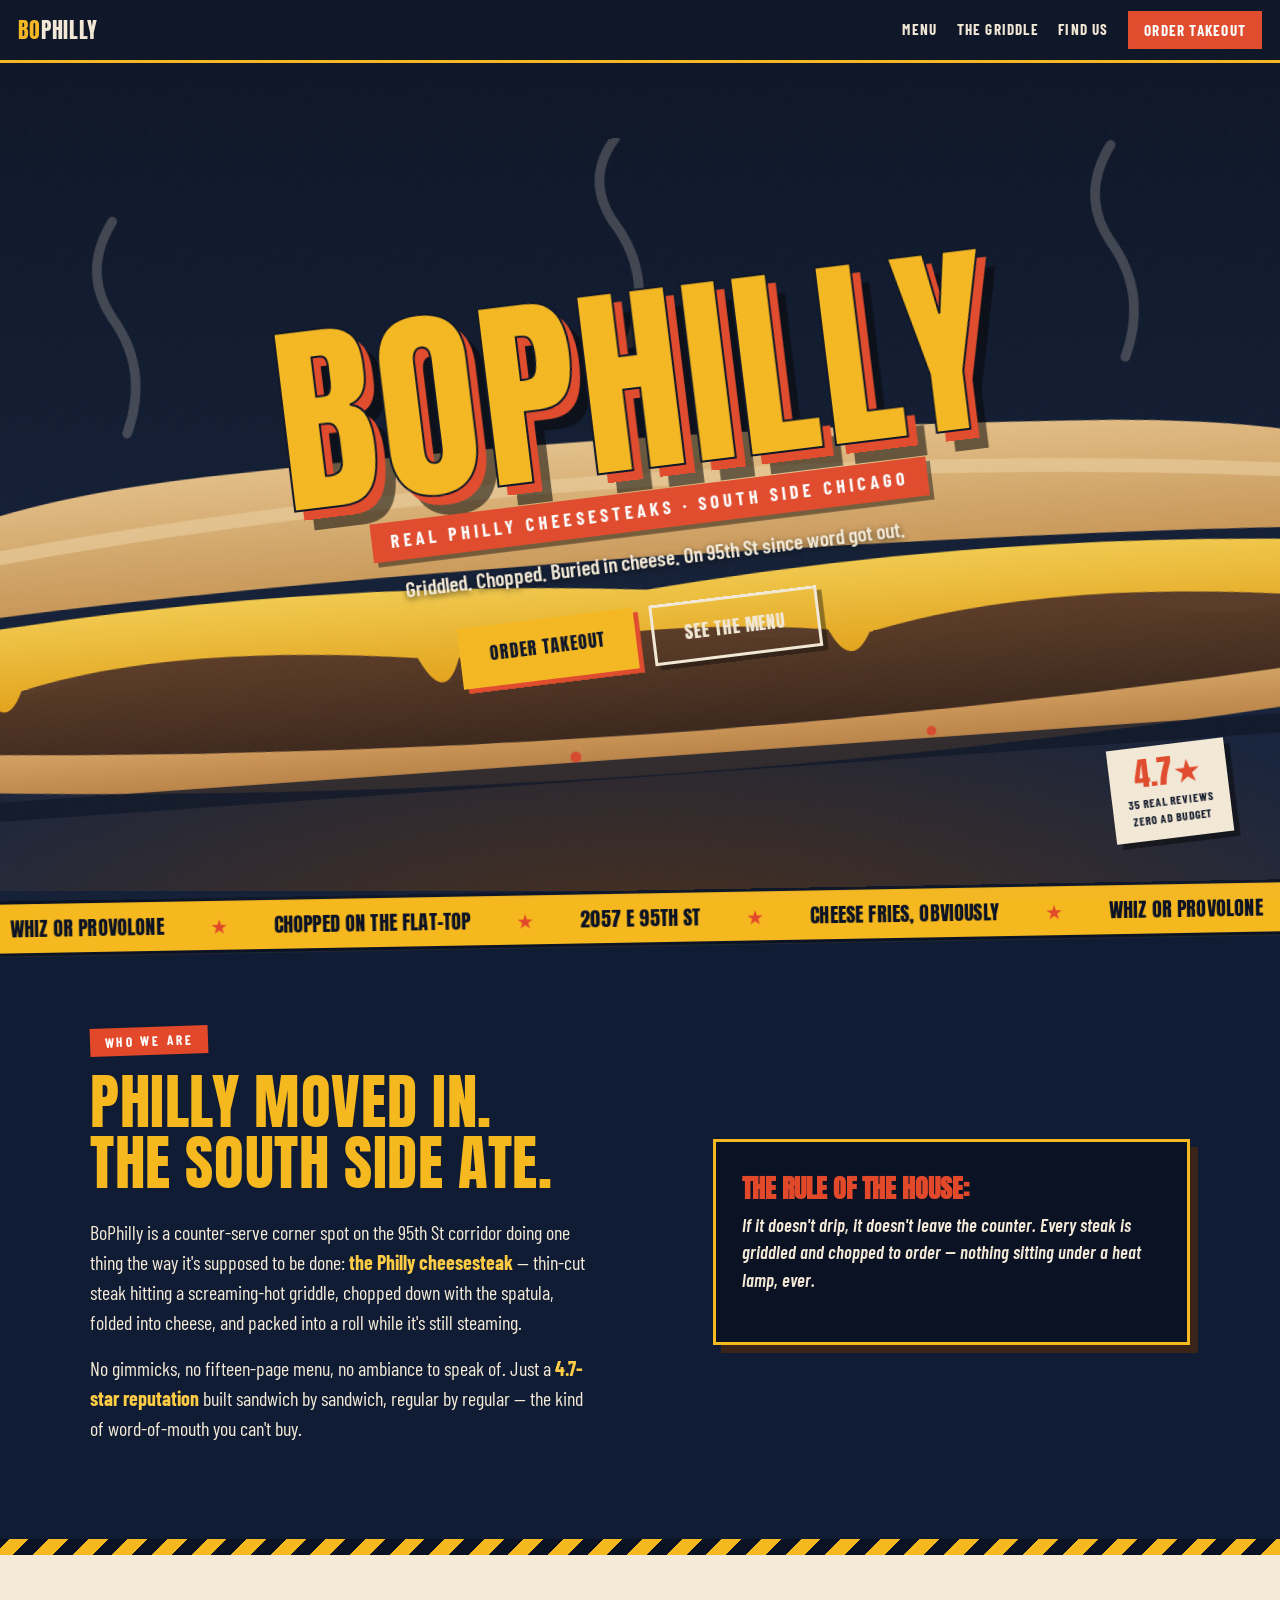
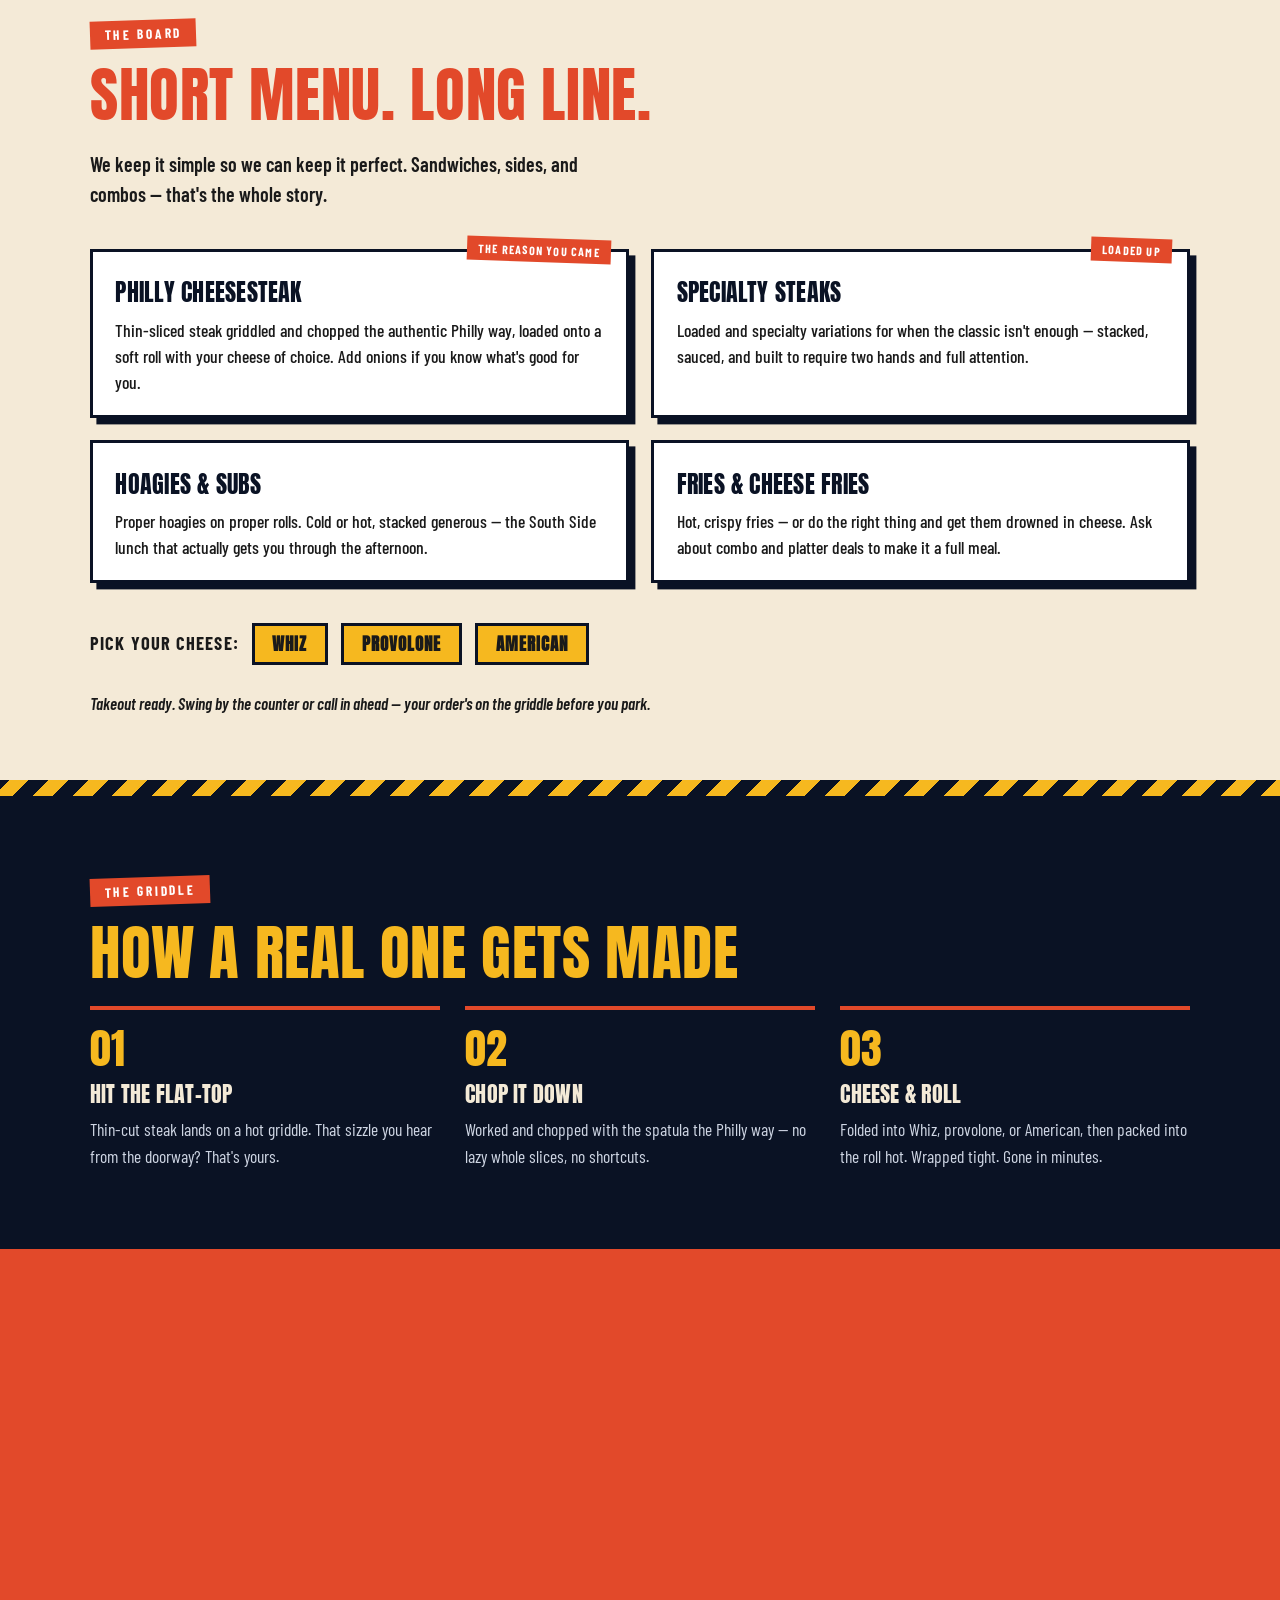
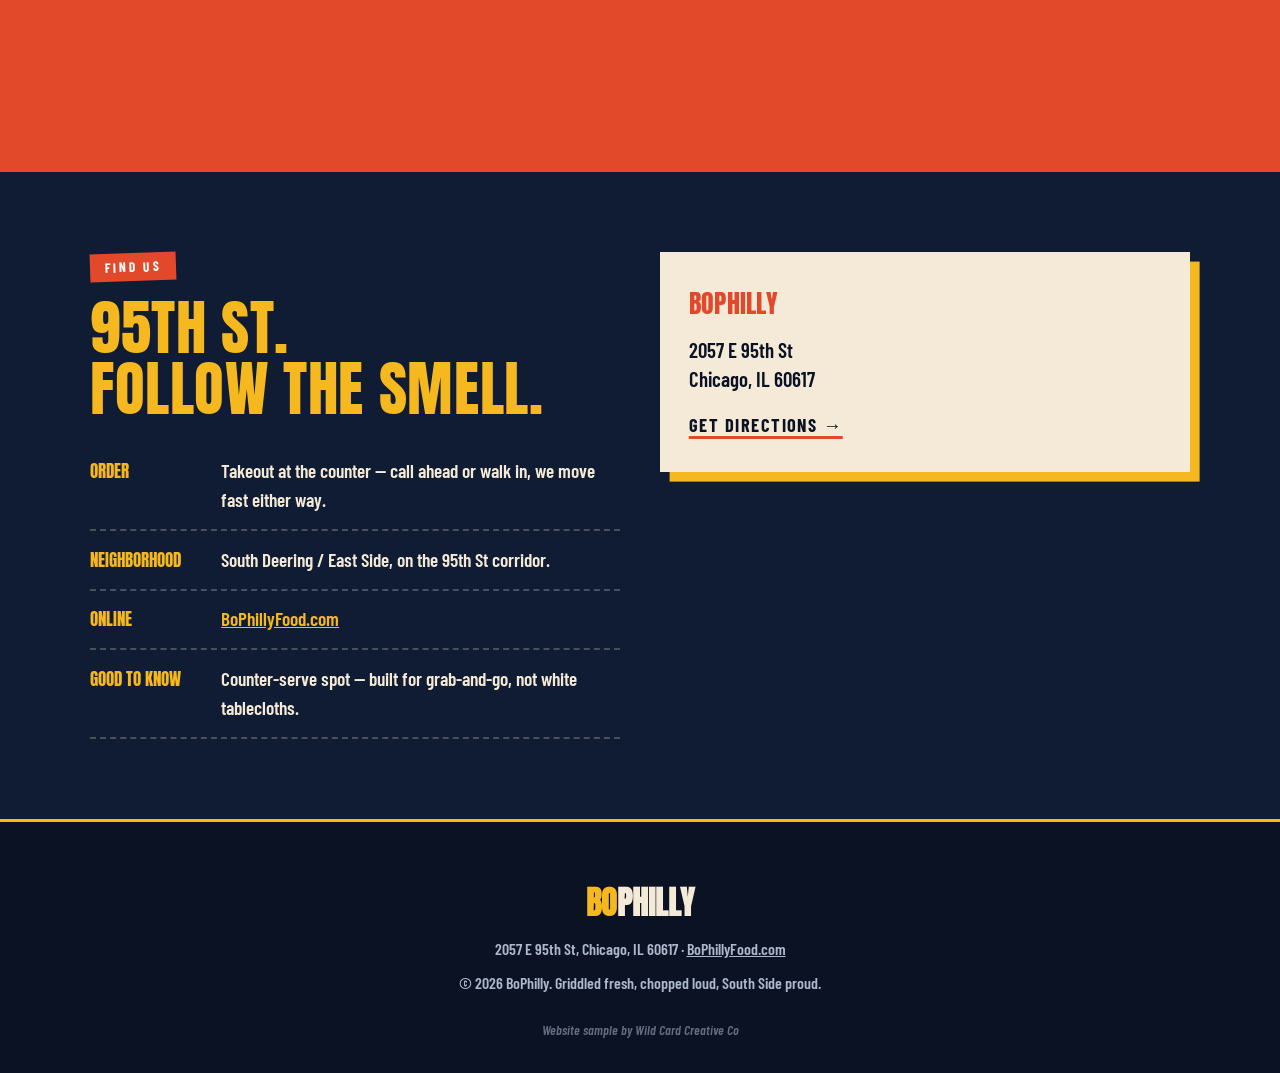
==== index.html @ e82a3e6d "Add website sample (v1)" ====
<!DOCTYPE html>
<html lang="en">
<head>
<meta charset="UTF-8">
<meta name="viewport" content="width=device-width, initial-scale=1">
<title>BoPhilly — Philly Cheesesteaks on Chicago's South Side | 95th St</title>
<meta name="description" content="BoPhilly serves real griddled, chopped Philly cheesesteaks at 2057 E 95th St on Chicago's South Side. Whiz, provolone, or American. Takeout ready.">
<link href="https://fonts.googleapis.com/css2?family=Anton&family=Barlow+Condensed:ital,wght@0,500;0,600;0,700;1,600&display=swap" rel="stylesheet">
<style>
:root{
  --navy:#101c33;
  --navy-deep:#0a1224;
  --cheese:#f6b81f;
  --cheese-hot:#ffcd45;
  --char:#3a2417;
  --char-lt:#5a3a24;
  --griddle:#e2492a;
  --paper:#f4ead7;
  --ink:#1a1a1a;
}
*{margin:0;padding:0;box-sizing:border-box}
html{scroll-behavior:smooth}
body{
  font-family:'Barlow Condensed',sans-serif;
  font-size:1.15rem;
  line-height:1.5;
  background:var(--navy);
  color:var(--paper);
  overflow-x:hidden;
}
::selection{background:var(--cheese);color:var(--navy-deep)}
h1,h2,h3,.anton{font-family:'Anton',sans-serif;font-weight:400;letter-spacing:.01em;text-transform:uppercase}
a{color:inherit}
img{max-width:100%;display:block}

/* grain overlay */
body::after{
  content:"";position:fixed;inset:0;pointer-events:none;z-index:60;opacity:.07;
  background-image:url("data:image/svg+xml,%3Csvg xmlns='http://www.w3.org/2000/svg' width='120' height='120'%3E%3Cfilter id='n'%3E%3CfeTurbulence type='fractalNoise' baseFrequency='.9' numOctaves='2'/%3E%3C/filter%3E%3Crect width='120' height='120' filter='url(%23n)'/%3E%3C/svg%3E");
}

/* ============ NAV ============ */
.topbar{
  position:sticky;top:0;z-index:50;
  display:flex;align-items:center;justify-content:space-between;
  padding:.7rem 1.1rem;
  background:var(--navy-deep);
  border-bottom:3px solid var(--cheese);
}
.topbar .mark{font-family:'Anton',sans-serif;font-size:1.4rem;text-transform:uppercase;color:var(--cheese);text-decoration:none;letter-spacing:.03em}
.topbar .mark span{color:var(--paper)}
.topbar nav{display:flex;gap:1.2rem;align-items:center}
.topbar nav a{
  text-decoration:none;font-weight:700;text-transform:uppercase;letter-spacing:.08em;font-size:.95rem;
  border-bottom:2px solid transparent;transition:border-color .2s,color .2s;
}
.topbar nav a:hover{color:var(--cheese);border-color:var(--cheese)}
.topbar nav a.order{
  background:var(--griddle);color:#fff;padding:.35rem .9rem;border:2px solid var(--griddle);
  transition:background .2s;
}
.topbar nav a.order:hover{background:var(--navy-deep);color:var(--griddle)}
@media(max-width:640px){.topbar nav a:not(.order){display:none}}

/* ============ HERO ============ */
.hero{
  position:relative;
  min-height:92vh;
  display:grid;place-items:center;
  overflow:hidden;
  background:
    radial-gradient(ellipse 120% 70% at 50% 110%, #4a2c14 0%, transparent 55%),
    linear-gradient(180deg,var(--navy-deep) 0%, var(--navy) 60%, #17233d 100%);
}
/* full-bleed steak SVG */
.hero-steak{
  position:absolute;left:50%;top:52%;
  width:150vw;max-width:none;
  transform:translate(-50%,-50%) rotate(-4deg);
  opacity:.95;
  animation:steakIn 1.2s cubic-bezier(.2,.8,.2,1) both;
}
@keyframes steakIn{from{opacity:0;transform:translate(-50%,-42%) rotate(-4deg)}to{opacity:.95;transform:translate(-50%,-50%) rotate(-4deg)}}
/* diagonal decal stamp */
.decal{
  position:relative;z-index:3;
  transform:rotate(-7deg);
  text-align:center;
  animation:stampIn .7s .45s cubic-bezier(.2,1.4,.4,1) both;
  padding:0 1rem;
}
@keyframes stampIn{from{opacity:0;transform:rotate(-7deg) scale(1.6)}to{opacity:1;transform:rotate(-7deg) scale(1)}}
.decal .name{
  display:inline-block;
  font-family:'Anton',sans-serif;
  font-size:clamp(4.2rem,17vw,13rem);
  line-height:.9;
  text-transform:uppercase;
  color:var(--cheese);
  text-shadow:.04em .05em 0 var(--griddle), .08em .1em 0 rgba(0,0,0,.55);
  -webkit-text-stroke:2px var(--navy-deep);
}
.decal .strap{
  display:inline-block;margin-top:.9rem;
  background:var(--griddle);color:#fff;
  font-weight:700;text-transform:uppercase;letter-spacing:.22em;
  font-size:clamp(.8rem,2.4vw,1.15rem);
  padding:.35rem 1.2rem;
  box-shadow:.25rem .3rem 0 rgba(0,0,0,.45);
}
.decal .sub{
  margin-top:.8rem;font-weight:600;font-size:clamp(1rem,2.6vw,1.35rem);
  color:var(--paper);text-shadow:0 2px 6px rgba(0,0,0,.7);
}
.hero-ctas{
  position:relative;z-index:3;margin-top:2rem;
  display:flex;gap:1rem;flex-wrap:wrap;justify-content:center;
  animation:stampIn .7s .7s cubic-bezier(.2,1.4,.4,1) both;
  transform:rotate(0deg);
}
@keyframes fadeUp{from{opacity:0;transform:translateY(24px)}to{opacity:1;transform:none}}
.btn{
  display:inline-block;text-decoration:none;text-transform:uppercase;
  font-family:'Anton',sans-serif;font-size:1.15rem;letter-spacing:.05em;
  padding:.85rem 1.9rem;transition:transform .15s,box-shadow .15s;
}
.btn:hover{transform:translate(-2px,-2px)}
.btn-cheese{background:var(--cheese);color:var(--navy-deep);box-shadow:.3rem .3rem 0 var(--griddle)}
.btn-cheese:hover{box-shadow:.45rem .45rem 0 var(--griddle)}
.btn-ghost{border:3px solid var(--paper);color:var(--paper);box-shadow:.3rem .3rem 0 rgba(0,0,0,.4)}
.btn-ghost:hover{background:var(--paper);color:var(--navy-deep)}
.hero-rating{
  position:absolute;z-index:4;right:4vw;bottom:6vh;
  transform:rotate(6deg);
  background:var(--paper);color:var(--navy-deep);
  padding:.7rem 1rem;text-align:center;
  box-shadow:.35rem .4rem 0 rgba(0,0,0,.5);
  animation:stampIn .6s 1s cubic-bezier(.2,1.4,.4,1) both;
}
.hero-rating .num{font-family:'Anton',sans-serif;font-size:2rem;line-height:1;color:var(--griddle)}
.hero-rating small{display:block;font-weight:700;text-transform:uppercase;letter-spacing:.08em;font-size:.72rem}

/* ============ MARQUEE ============ */
.ticker{
  background:var(--cheese);color:var(--navy-deep);
  overflow:hidden;white-space:nowrap;
  border-top:3px solid var(--navy-deep);border-bottom:3px solid var(--navy-deep);
  transform:rotate(-1deg) scale(1.02);
  padding:.55rem 0;position:relative;z-index:5;
}
.ticker .track{display:inline-block;animation:scroll 26s linear infinite}
.ticker span{
  font-family:'Anton',sans-serif;text-transform:uppercase;font-size:1.25rem;
  padding:0 1.4rem;
}
.ticker span::after{content:"★";margin-left:2.8rem;color:var(--griddle)}
@keyframes scroll{to{transform:translateX(-50%)}}

/* ============ SECTIONS ============ */
section{padding:5rem 1.25rem}
.wrap{max-width:1100px;margin:0 auto}
.kicker{
  display:inline-block;background:var(--griddle);color:#fff;
  font-weight:700;text-transform:uppercase;letter-spacing:.2em;font-size:.85rem;
  padding:.25rem .9rem;margin-bottom:1rem;transform:rotate(-2deg);
}
h2{font-size:clamp(2.2rem,6vw,3.8rem);line-height:1;color:var(--cheese);margin-bottom:1.5rem}

/* reveal on scroll (CSS only) */
.reveal{opacity:0;transform:translateY(30px);animation:fadeUp .8s ease-out forwards;animation-timeline:view();animation-range:entry 0% entry 45%}
@supports not (animation-timeline: view()){.reveal{opacity:1;transform:none;animation:none}}

/* STORY */
.story{background:var(--navy)}
.story .wrap{display:grid;gap:2.5rem;align-items:center}
@media(min-width:820px){.story .wrap{grid-template-columns:1.1fr .9fr}}
.story p{font-size:1.25rem;margin-bottom:1rem;max-width:56ch}
.story strong{color:var(--cheese-hot)}
.story .flag{
  border:3px solid var(--cheese);padding:2rem 1.6rem;
  transform:rotate(1.5deg);background:var(--navy-deep);
  box-shadow:.5rem .5rem 0 var(--char);
}
.story .flag p{font-size:1.15rem;font-style:italic;font-weight:600}
.story .flag .big{font-family:'Anton',sans-serif;font-style:normal;font-size:1.6rem;color:var(--griddle);text-transform:uppercase;margin-bottom:.6rem;line-height:1.1}

/* MENU */
.menu{background:var(--paper);color:var(--ink);position:relative}
.menu::before,.menu::after{
  content:"";position:absolute;left:0;right:0;height:16px;
  background:repeating-linear-gradient(-45deg,var(--cheese) 0 14px,var(--navy-deep) 14px 28px);
}
.menu::before{top:0}.menu::after{bottom:0}
.menu h2{color:var(--griddle)}
.menu .lede{font-size:1.25rem;font-weight:600;max-width:60ch;margin-bottom:2.5rem}
.board{display:grid;gap:1.4rem}
@media(min-width:760px){.board{grid-template-columns:repeat(2,1fr)}}
.dish{
  background:#fff;border:3px solid var(--navy-deep);
  padding:1.4rem 1.4rem 1.2rem;position:relative;
  box-shadow:.4rem .4rem 0 var(--navy-deep);
  transition:transform .18s,box-shadow .18s;
}
.dish:hover{transform:translate(-3px,-3px) rotate(-.4deg);box-shadow:.7rem .7rem 0 var(--griddle)}
.dish h3{font-size:1.5rem;color:var(--navy-deep);margin-bottom:.4rem}
.dish p{font-weight:500;font-size:1.1rem}
.dish .tag{
  position:absolute;top:-.85rem;right:.9rem;
  background:var(--griddle);color:#fff;font-weight:700;text-transform:uppercase;
  font-size:.75rem;letter-spacing:.1em;padding:.2rem .7rem;transform:rotate(2deg);
}
.cheese-row{
  margin-top:2.5rem;display:flex;flex-wrap:wrap;gap:.8rem;align-items:center;
  font-weight:700;text-transform:uppercase;letter-spacing:.06em;
}
.cheese-row .pick{
  background:var(--cheese);border:3px solid var(--navy-deep);padding:.35rem 1.1rem;
  font-family:'Anton',sans-serif;font-size:1.05rem;
}
.menu-note{margin-top:1.6rem;font-weight:600;font-size:1.05rem;font-style:italic}

/* HOW IT'S DONE */
.craft{background:var(--navy-deep)}
.steps{display:grid;gap:1.6rem;counter-reset:step}
@media(min-width:760px){.steps{grid-template-columns:repeat(3,1fr)}}
.step{
  counter-increment:step;
  border-top:4px solid var(--griddle);padding-top:1.1rem;
}
.step::before{
  content:"0" counter(step);
  font-family:'Anton',sans-serif;font-size:2.6rem;color:var(--cheese);
  display:block;line-height:1;margin-bottom:.5rem;
}
.step h3{font-size:1.35rem;color:var(--paper);margin-bottom:.4rem}
.step p{font-size:1.1rem;color:#cfd6e4}

/* REP */
.rep{background:var(--griddle);color:#fff;text-align:center;position:relative;overflow:hidden}
.rep h2{color:#fff;font-size:clamp(2.4rem,7vw,4.5rem)}
.rep .stars{font-size:clamp(2rem,6vw,3.2rem);letter-spacing:.15em;color:var(--cheese-hot);text-shadow:.06em .08em 0 rgba(0,0,0,.35);margin-bottom:.6rem}
.rep p{font-size:1.3rem;font-weight:600;max-width:52ch;margin:0 auto 2rem}
.rep .btn-navy{background:var(--navy-deep);color:var(--cheese);box-shadow:.3rem .3rem 0 rgba(0,0,0,.35)}
.rep .btn-navy:hover{box-shadow:.5rem .5rem 0 rgba(0,0,0,.35)}

/* FIND US */
.find .wrap{display:grid;gap:2.5rem}
@media(min-width:820px){.find .wrap{grid-template-columns:1fr 1fr;align-items:start}}
.addr-card{
  background:var(--paper);color:var(--navy-deep);
  padding:2rem 1.8rem;transform:rotate(-1deg);
  box-shadow:.6rem .6rem 0 var(--cheese);
}
.addr-card h3{font-size:1.6rem;margin-bottom:.8rem;color:var(--griddle)}
.addr-card address{font-style:normal;font-weight:600;font-size:1.3rem;line-height:1.4;margin-bottom:1.2rem}
.addr-card a.map{
  font-weight:700;text-transform:uppercase;letter-spacing:.08em;color:var(--navy-deep);
  text-decoration:underline;text-decoration-color:var(--griddle);text-decoration-thickness:3px;text-underline-offset:4px;
}
.find ul{list-style:none;margin-top:1rem}
.find li{
  padding:.9rem 0;border-bottom:2px dashed rgba(244,234,215,.25);
  font-size:1.2rem;font-weight:600;display:flex;gap:.7rem;align-items:baseline;
}
.find li b{font-family:'Anton',sans-serif;font-weight:400;color:var(--cheese);text-transform:uppercase;font-size:1.05rem;min-width:7.5rem}

/* FOOTER */
footer{
  background:var(--navy-deep);border-top:3px solid var(--cheese);
  padding:3rem 1.25rem 2rem;text-align:center;
}
footer .fname{font-family:'Anton',sans-serif;font-size:2rem;color:var(--cheese);text-transform:uppercase}
footer .fname span{color:var(--paper)}
footer p{margin-top:.6rem;font-weight:600;color:#aeb8cc;font-size:1rem}
footer a{color:#aeb8cc}
footer .credit{margin-top:1.6rem;font-size:.85rem;opacity:.55;font-style:italic}
@media (prefers-reduced-motion: reduce){
  *,*::before,*::after{animation-duration:.001s!important;animation-delay:0s!important;transition:none!important}
  .ticker .track{animation:none}
}
</style>
</head>
<body>

<header class="topbar">
  <a class="mark" href="#top">Bo<span>Philly</span></a>
  <nav aria-label="Main">
    <a href="#menu">Menu</a>
    <a href="#craft">The Griddle</a>
    <a href="#find">Find Us</a>
    <a class="order" href="#find">Order Takeout</a>
  </nav>
</header>

<main id="top">
<!-- ============ HERO ============ -->
<section class="hero" aria-label="BoPhilly — Philly cheesesteaks, South Side Chicago" style="padding:0">
  <!-- full-bleed cheesesteak illustration -->
  <svg class="hero-steak" viewBox="0 0 1400 520" role="img" aria-label="Illustration of a cheesesteak mid-assembly on the griddle" preserveAspectRatio="xMidYMid slice">
    <defs>
      <linearGradient id="roll" x1="0" y1="0" x2="0" y2="1">
        <stop offset="0" stop-color="#e8b978"/><stop offset=".5" stop-color="#d49a55"/><stop offset="1" stop-color="#b87d3d"/>
      </linearGradient>
      <linearGradient id="rollTop" x1="0" y1="0" x2="0" y2="1">
        <stop offset="0" stop-color="#f0c98d"/><stop offset="1" stop-color="#cf9750"/>
      </linearGradient>
      <linearGradient id="steak" x1="0" y1="0" x2="0" y2="1">
        <stop offset="0" stop-color="#6b4326"/><stop offset="1" stop-color="#3a2417"/>
      </linearGradient>
      <linearGradient id="whiz" x1="0" y1="0" x2="0" y2="1">
        <stop offset="0" stop-color="#ffd44d"/><stop offset="1" stop-color="#f0a814"/>
      </linearGradient>
    </defs>
    <!-- griddle steam -->
    <g stroke="#f4ead7" stroke-width="7" fill="none" opacity=".22" stroke-linecap="round">
      <path d="M330 190 q 20 -45 -5 -85 q -20 -35 5 -70"/>
      <path d="M700 150 q 22 -48 -6 -90 q -18 -32 6 -60"/>
      <path d="M1060 185 q 20 -45 -5 -85 q -20 -35 5 -70"/>
    </g>
    <!-- bottom roll -->
    <path d="M60 400 Q 700 470 1340 400 L 1340 430 Q 700 500 60 430 Z" fill="url(#roll)"/>
    <!-- chopped steak -->
    <path d="M80 355 Q 250 320 420 350 Q 600 310 780 348 Q 950 315 1120 350 Q 1250 330 1330 358 Q 1340 400 1330 405 Q 700 465 70 405 Q 65 380 80 355 Z" fill="url(#steak)"/>
    <g fill="#5a3a24">
      <ellipse cx="250" cy="360" rx="55" ry="14" transform="rotate(-6 250 360)"/>
      <ellipse cx="520" cy="352" rx="60" ry="14" transform="rotate(4 520 352)"/>
      <ellipse cx="820" cy="358" rx="58" ry="13" transform="rotate(-5 820 358)"/>
      <ellipse cx="1110" cy="362" rx="55" ry="13" transform="rotate(5 1110 362)"/>
    </g>
    <!-- molten whiz drips -->
    <path d="M100 340 Q 400 300 700 330 Q 1000 300 1310 340 Q 1318 360 1300 366 Q 1260 352 1240 382 Q 1225 402 1212 372 Q 1000 340 860 372 Q 845 400 830 368 Q 700 350 560 370 Q 548 405 530 368 Q 350 345 240 372 Q 226 404 210 366 Q 140 356 96 362 Q 84 350 100 340 Z" fill="url(#whiz)"/>
    <!-- top roll -->
    <path d="M90 330 Q 130 235 400 225 Q 700 212 1010 228 Q 1290 240 1315 330 Q 1200 310 700 306 Q 250 308 90 330 Z" fill="url(#rollTop)"/>
    <!-- roll shine + sesame-less griddle marks -->
    <path d="M180 280 Q 450 248 700 250 Q 980 250 1230 282" stroke="#f8dba6" stroke-width="10" fill="none" opacity=".6" stroke-linecap="round"/>
    <!-- griddle line -->
    <rect x="0" y="452" width="1400" height="14" fill="#0a1224" opacity=".8"/>
    <!-- sparks -->
    <g fill="#e2492a">
      <circle cx="200" cy="445" r="5"/><circle cx="640" cy="448" r="4"/><circle cx="1180" cy="444" r="5"/><circle cx="900" cy="447" r="3.5"/>
    </g>
  </svg>

  <div>
    <div class="decal">
      <h1 class="name">BoPhilly</h1><br>
      <span class="strap">Real Philly Cheesesteaks &middot; South Side Chicago</span>
      <p class="sub">Griddled. Chopped. Buried in cheese. On 95th St since word got out.</p>
    </div>
    <div class="hero-ctas">
      <a class="btn btn-cheese" href="#find">Order Takeout</a>
      <a class="btn btn-ghost" href="#menu">See the Menu</a>
    </div>
  </div>

  <div class="hero-rating" aria-label="Rated 4.7 stars by 35 reviewers">
    <span class="num">4.7&#9733;</span>
    <small>35 real reviews<br>zero ad budget</small>
  </div>
</section>

<!-- ============ TICKER ============ -->
<div class="ticker" aria-hidden="true">
  <div class="track">
    <span>Whiz or Provolone</span><span>Chopped on the flat-top</span><span>2057 E 95th St</span><span>Cheese fries, obviously</span><span>Whiz or Provolone</span><span>Chopped on the flat-top</span><span>2057 E 95th St</span><span>Cheese fries, obviously</span>
  </div>
</div>

<!-- ============ STORY ============ -->
<section class="story" id="story">
  <div class="wrap">
    <div class="reveal">
      <span class="kicker">Who We Are</span>
      <h2>Philly Moved In.<br>The South Side Ate.</h2>
      <p>BoPhilly is a counter-serve corner spot on the 95th St corridor doing one thing the way it's supposed to be done: <strong>the Philly cheesesteak</strong> — thin-cut steak hitting a screaming-hot griddle, chopped down with the spatula, folded into cheese, and packed into a roll while it's still steaming.</p>
      <p>No gimmicks, no fifteen-page menu, no ambiance to speak of. Just a <strong>4.7-star reputation</strong> built sandwich by sandwich, regular by regular — the kind of word-of-mouth you can't buy.</p>
    </div>
    <aside class="flag reveal">
      <p class="big">The rule of the house:</p>
      <p>If it doesn't drip, it doesn't leave the counter. Every steak is griddled and chopped to order — nothing sitting under a heat lamp, ever.</p>
    </aside>
  </div>
</section>

<!-- ============ MENU ============ -->
<section class="menu" id="menu">
  <div class="wrap">
    <span class="kicker">The Board</span>
    <h2 class="reveal">Short Menu. Long Line.</h2>
    <p class="lede reveal">We keep it simple so we can keep it perfect. Sandwiches, sides, and combos — that's the whole story.</p>
    <div class="board">
      <article class="dish reveal">
        <span class="tag">The Reason You Came</span>
        <h3>Philly Cheesesteak</h3>
        <p>Thin-sliced steak griddled and chopped the authentic Philly way, loaded onto a soft roll with your cheese of choice. Add onions if you know what's good for you.</p>
      </article>
      <article class="dish reveal">
        <span class="tag">Loaded Up</span>
        <h3>Specialty Steaks</h3>
        <p>Loaded and specialty variations for when the classic isn't enough — stacked, sauced, and built to require two hands and full attention.</p>
      </article>
      <article class="dish reveal">
        <h3>Hoagies &amp; Subs</h3>
        <p>Proper hoagies on proper rolls. Cold or hot, stacked generous — the South Side lunch that actually gets you through the afternoon.</p>
      </article>
      <article class="dish reveal">
        <h3>Fries &amp; Cheese Fries</h3>
        <p>Hot, crispy fries — or do the right thing and get them drowned in cheese. Ask about combo and platter deals to make it a full meal.</p>
      </article>
    </div>
    <div class="cheese-row reveal" aria-label="Cheese options">
      <span>Pick your cheese:</span>
      <span class="pick">Whiz</span>
      <span class="pick">Provolone</span>
      <span class="pick">American</span>
    </div>
    <p class="menu-note reveal">Takeout ready. Swing by the counter or call in ahead — your order's on the griddle before you park.</p>
  </div>
</section>

<!-- ============ CRAFT ============ -->
<section class="craft" id="craft">
  <div class="wrap">
    <span class="kicker">The Griddle</span>
    <h2 class="reveal">How a Real One Gets Made</h2>
    <div class="steps">
      <div class="step reveal">
        <h3>Hit the Flat-Top</h3>
        <p>Thin-cut steak lands on a hot griddle. That sizzle you hear from the doorway? That's yours.</p>
      </div>
      <div class="step reveal">
        <h3>Chop It Down</h3>
        <p>Worked and chopped with the spatula the Philly way — no lazy whole slices, no shortcuts.</p>
      </div>
      <div class="step reveal">
        <h3>Cheese &amp; Roll</h3>
        <p>Folded into Whiz, provolone, or American, then packed into the roll hot. Wrapped tight. Gone in minutes.</p>
      </div>
    </div>
  </div>
</section>

<!-- ============ REP ============ -->
<section class="rep">
  <div class="wrap reveal">
    <div class="stars" aria-hidden="true">&#9733;&#9733;&#9733;&#9733;&#9733;</div>
    <h2>4.7 Stars. All Word of Mouth.</h2>
    <p>35 reviews from repeat customers who came back, brought somebody, and told the neighborhood. We didn't run a single ad — the sandwich did the talking. Come find out why.</p>
    <a class="btn btn-navy" href="#find">Come Get One</a>
  </div>
</section>

<!-- ============ FIND US ============ -->
<section class="find" id="find">
  <div class="wrap">
    <div class="reveal">
      <span class="kicker">Find Us</span>
      <h2>95th St.<br>Follow the Smell.</h2>
      <ul>
        <li><b>Order</b> Takeout at the counter — call ahead or walk in, we move fast either way.</li>
        <li><b>Neighborhood</b> South Deering / East Side, on the 95th St corridor.</li>
        <li><b>Online</b> <a href="https://www.BoPhillyFood.com" style="color:var(--cheese)">BoPhillyFood.com</a></li>
        <li><b>Good to know</b> Counter-serve spot — built for grab-and-go, not white tablecloths.</li>
      </ul>
    </div>
    <div class="addr-card reveal">
      <h3>BoPhilly</h3>
      <address>
        2057 E 95th St<br>
        Chicago, IL 60617
      </address>
      <a class="map" href="https://maps.google.com/?q=BoPhilly+2057+E+95th+St+Chicago+IL+60617" rel="noopener">Get Directions &rarr;</a>
    </div>
  </div>
</section>
</main>

<footer>
  <p class="fname">Bo<span>Philly</span></p>
  <p>2057 E 95th St, Chicago, IL 60617 &middot; <a href="https://www.BoPhillyFood.com">BoPhillyFood.com</a></p>
  <p>&copy; 2026 BoPhilly. Griddled fresh, chopped loud, South Side proud.</p>
  <p class="credit">Website sample by Wild Card Creative Co</p>
</footer>

</body>
</html>
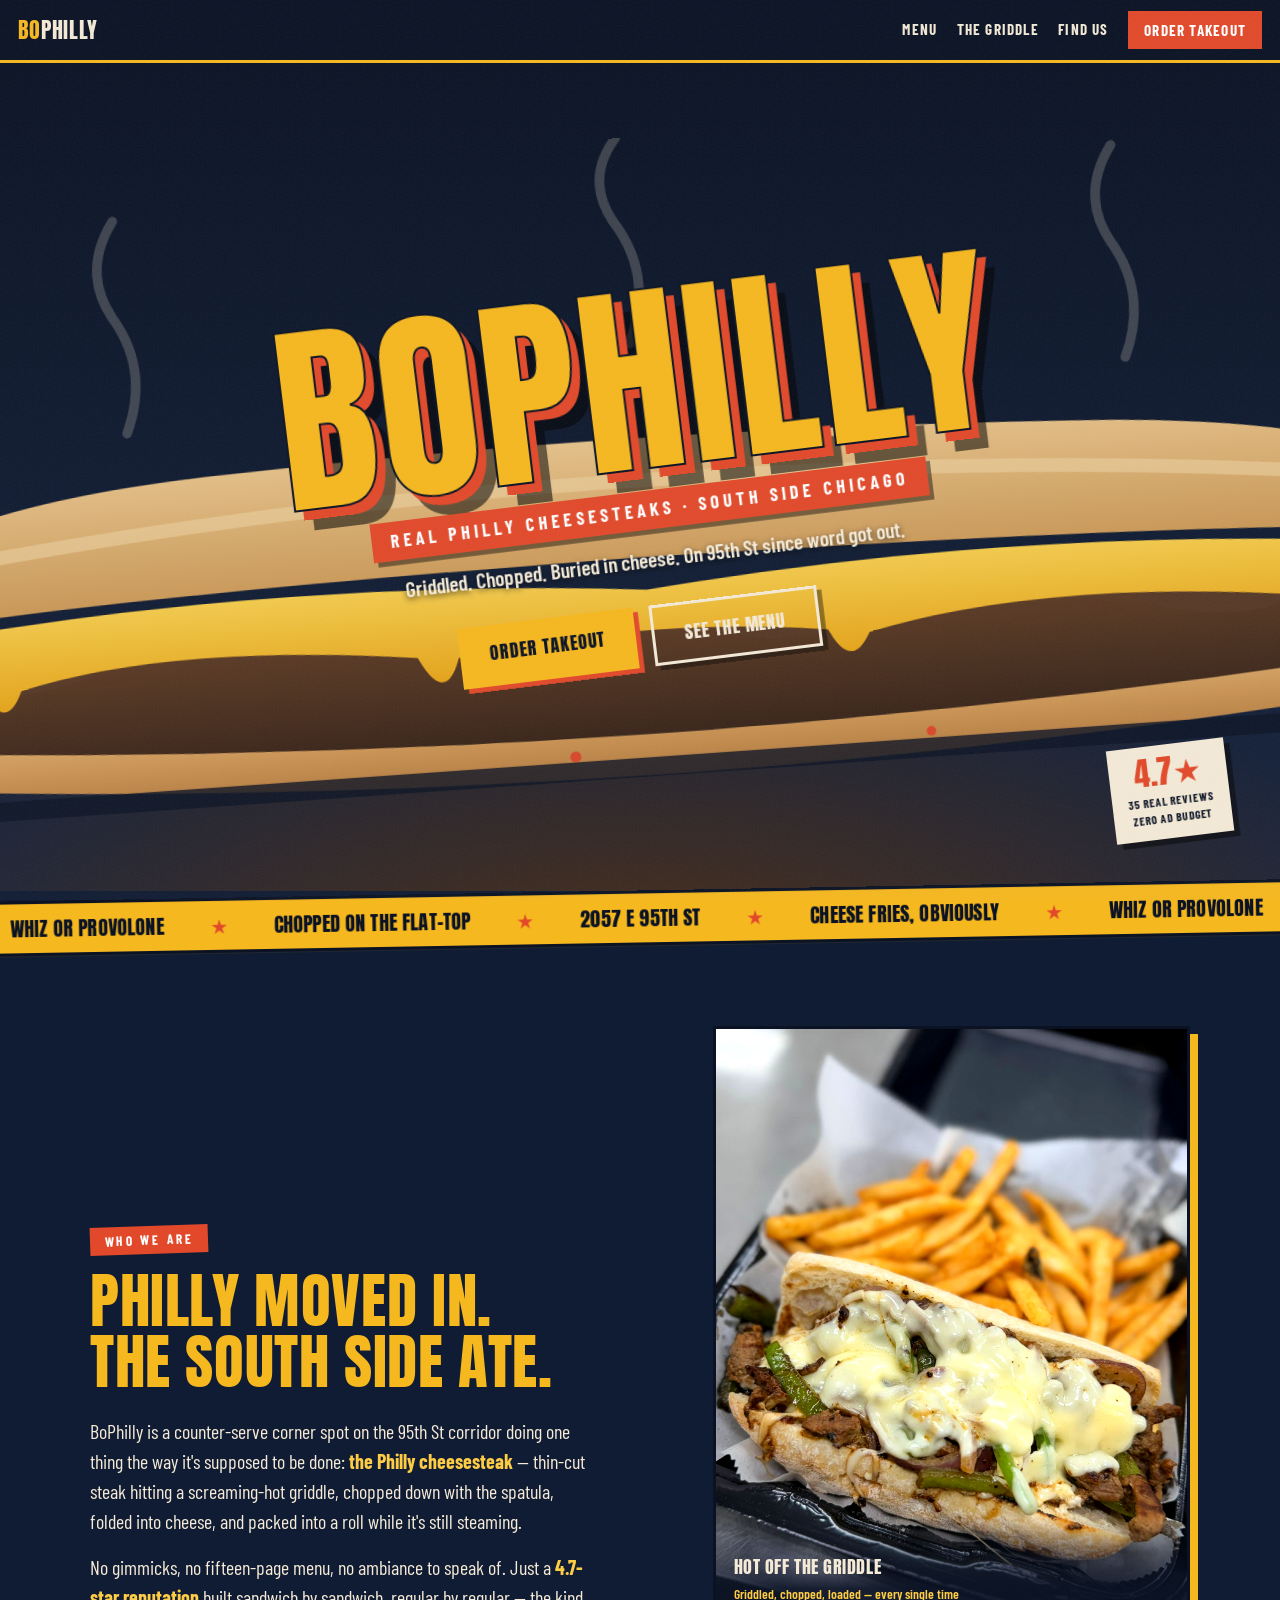
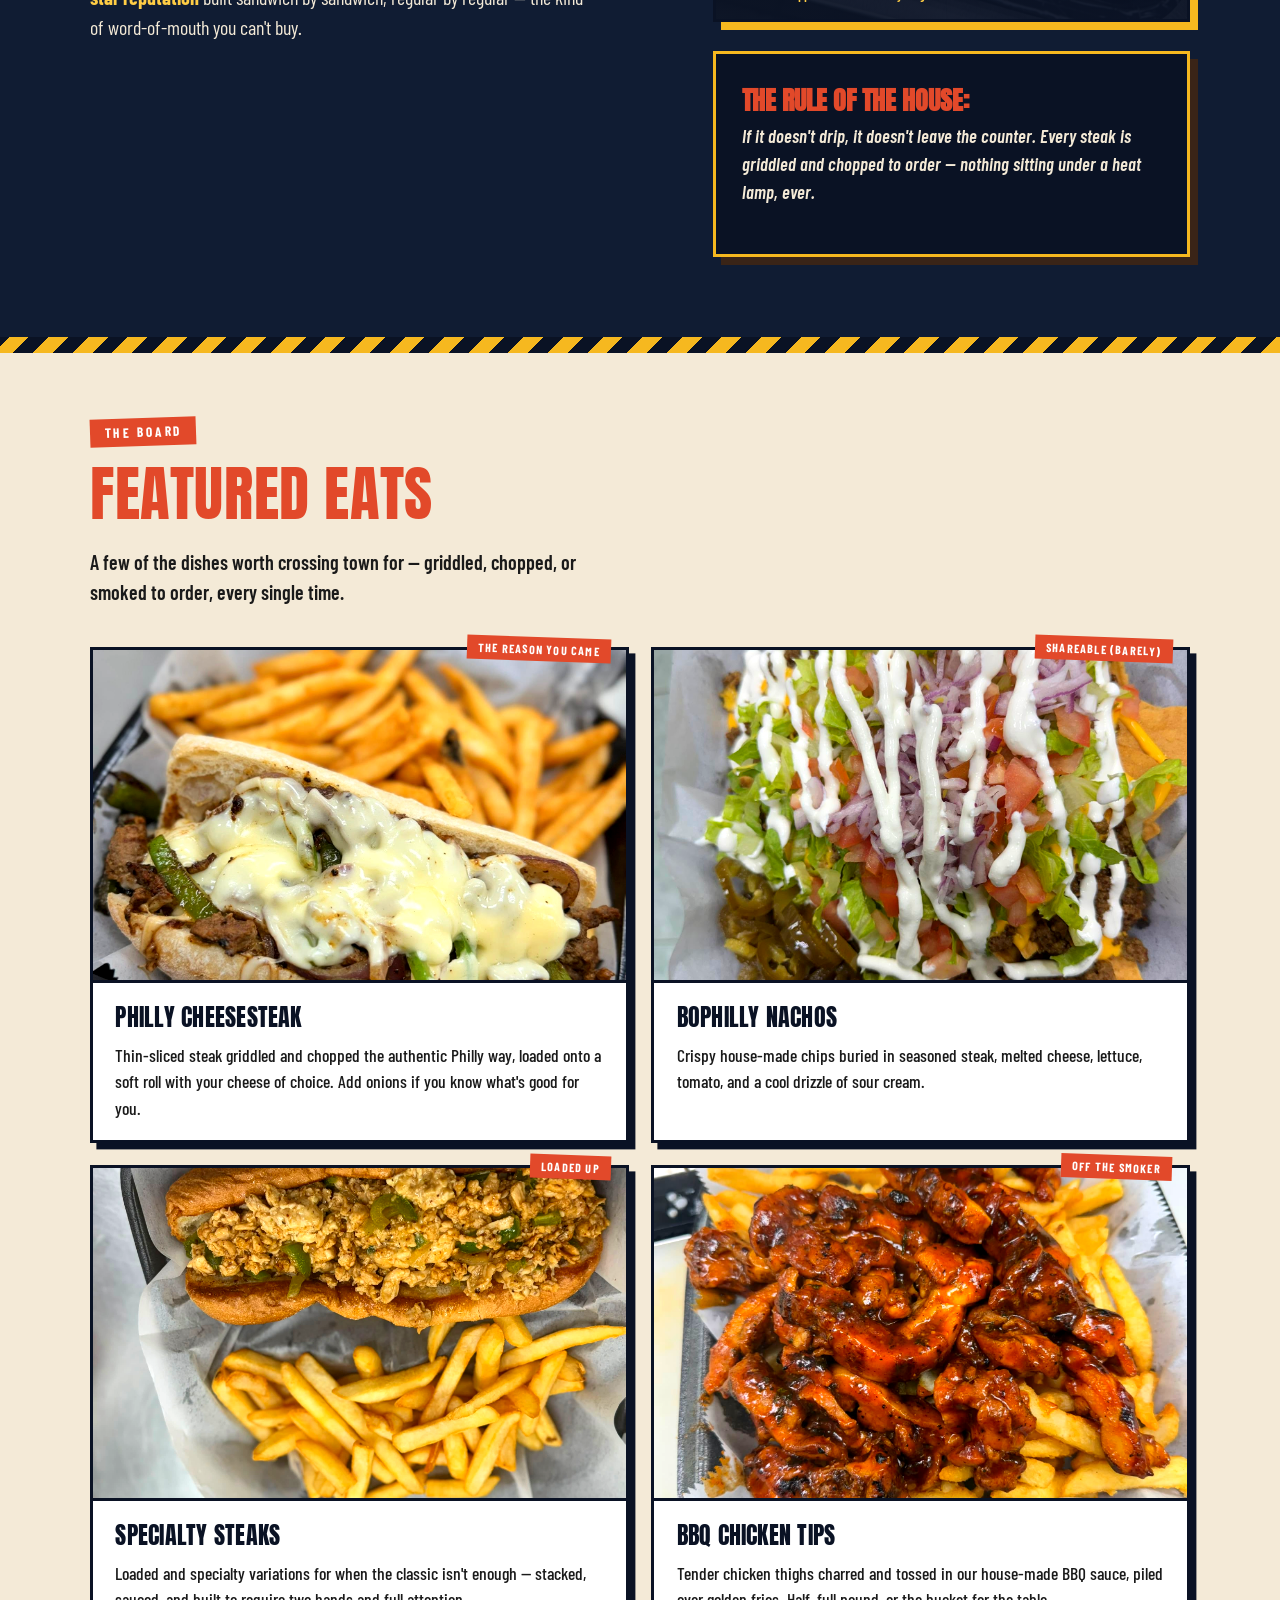
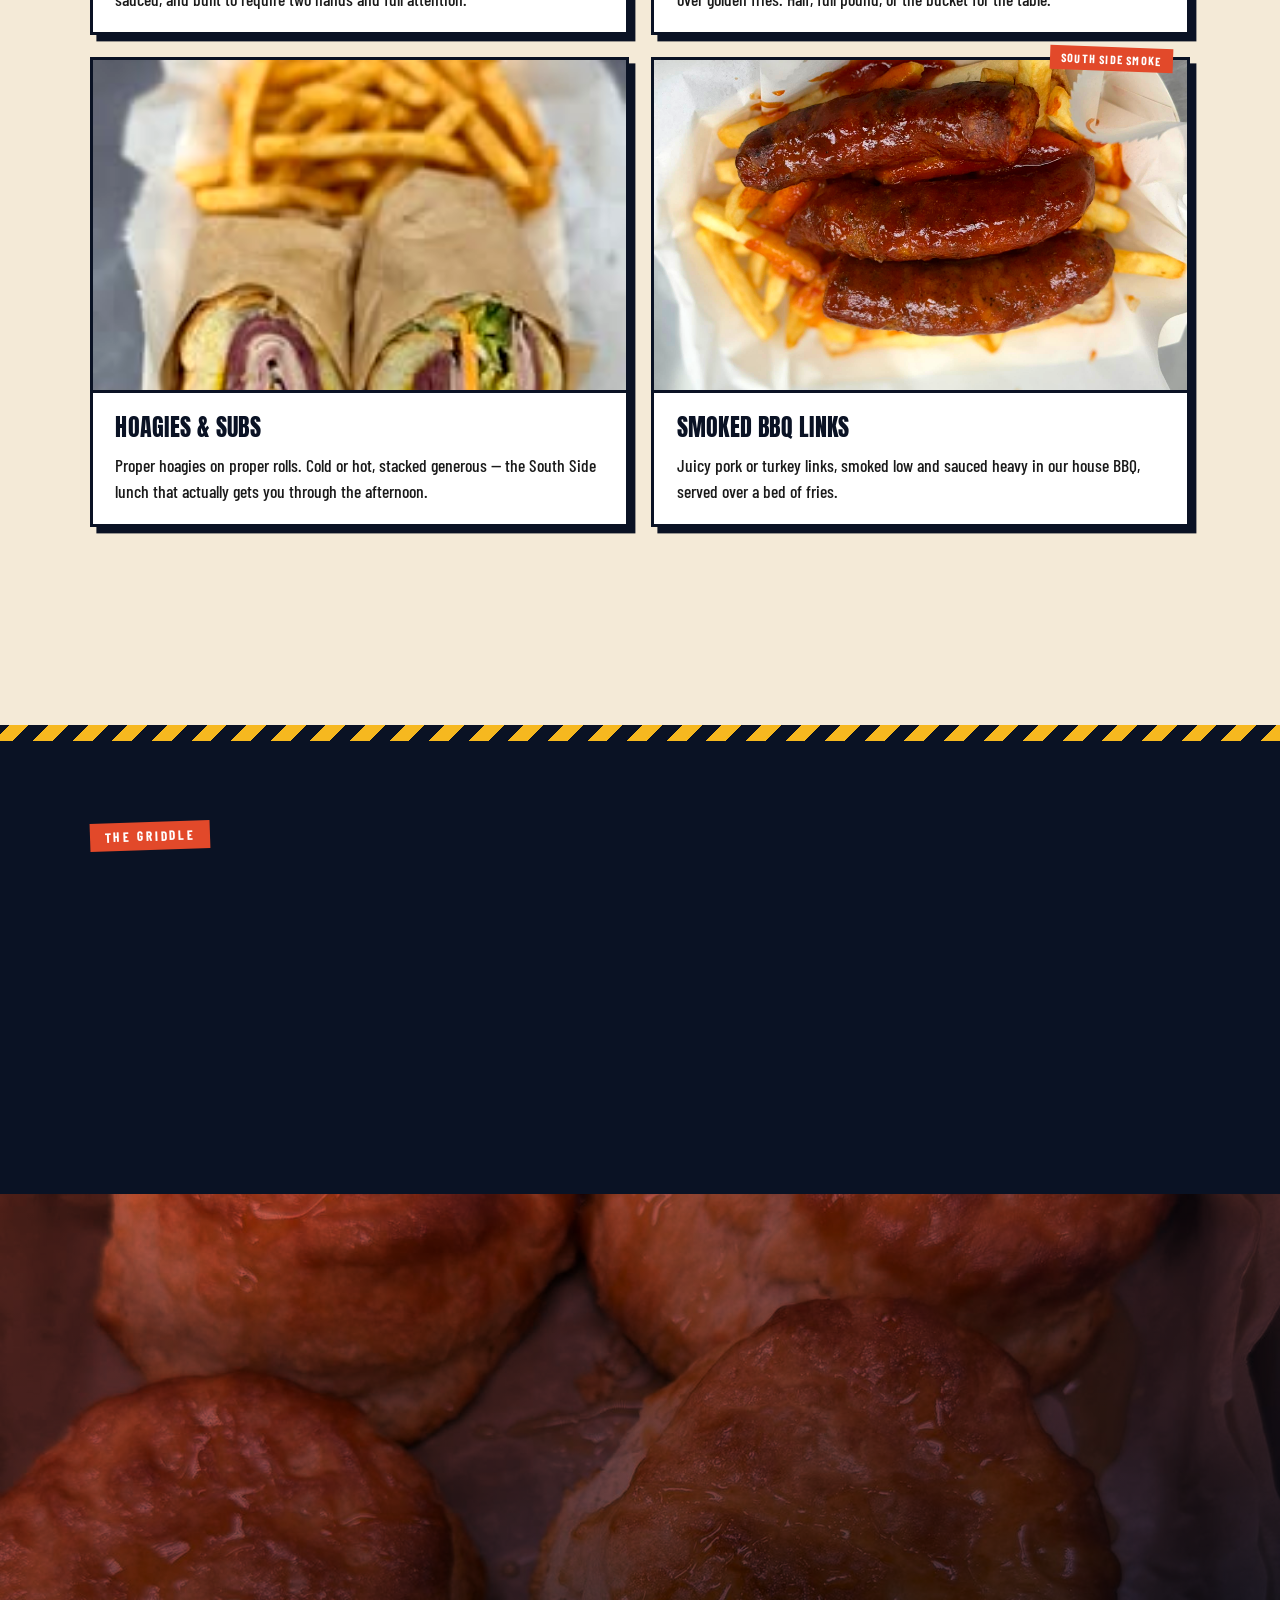
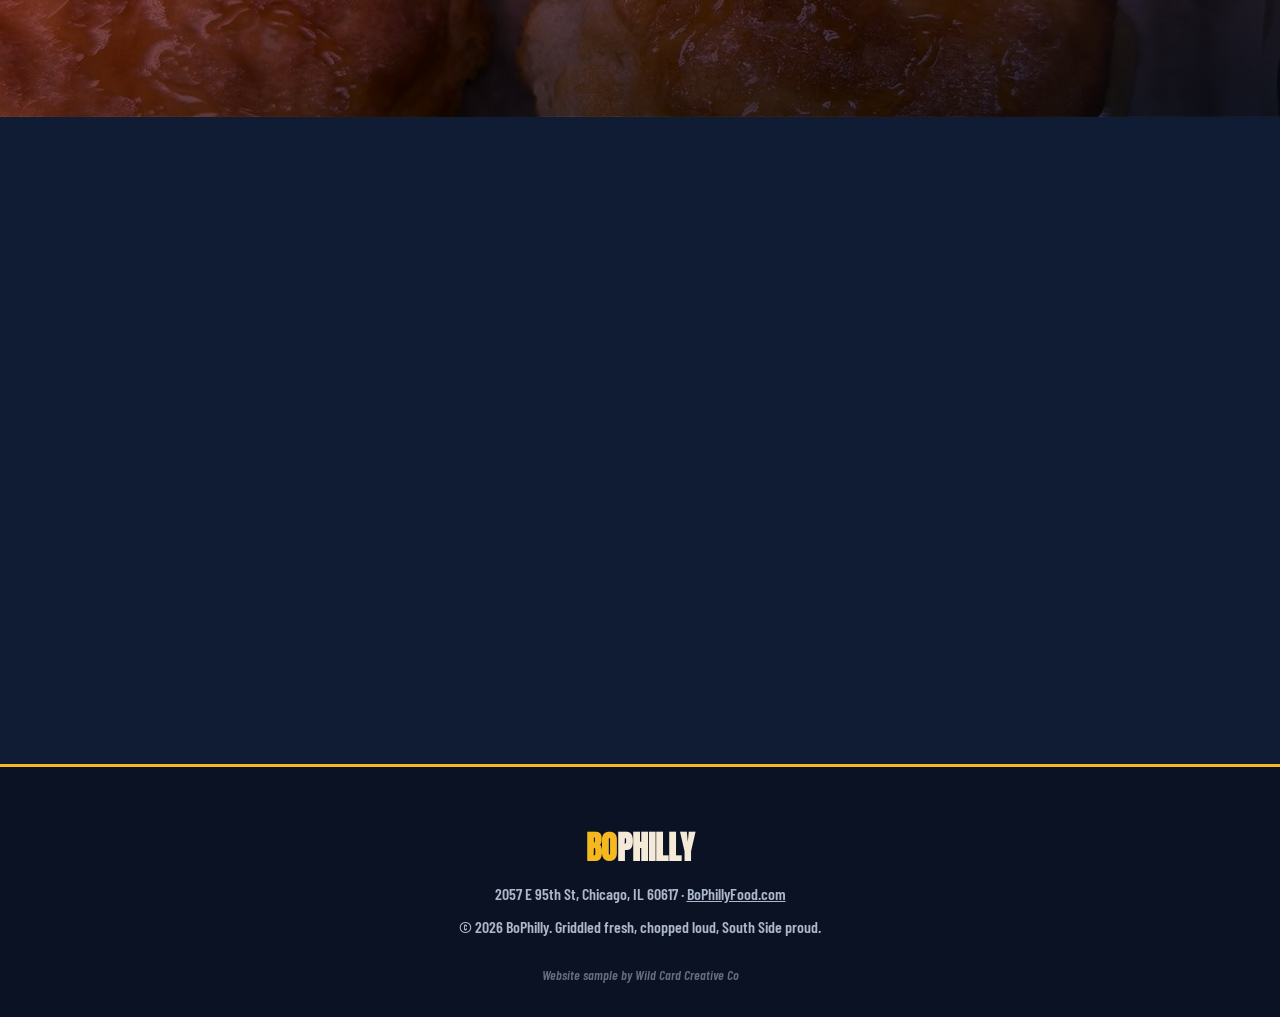
==== commit f9f696c2: "Patch 9.22.2026: Add full menu page and extract styles -Extract the large inline stylesheet from ind" ====
--- a/index.html
+++ b/index.html
@@ -1,4 +1,4 @@
-<!DOCTYPE html>
+﻿<!DOCTYPE html>
 <html lang="en">
 <head>
 <meta charset="UTF-8">
@@ -6,286 +6,14 @@
 <title>BoPhilly — Philly Cheesesteaks on Chicago's South Side | 95th St</title>
 <meta name="description" content="BoPhilly serves real griddled, chopped Philly cheesesteaks at 2057 E 95th St on Chicago's South Side. Whiz, provolone, or American. Takeout ready.">
 <link href="https://fonts.googleapis.com/css2?family=Anton&family=Barlow+Condensed:ital,wght@0,500;0,600;0,700;1,600&display=swap" rel="stylesheet">
-<style>
-:root{
-  --navy:#101c33;
-  --navy-deep:#0a1224;
-  --cheese:#f6b81f;
-  --cheese-hot:#ffcd45;
-  --char:#3a2417;
-  --char-lt:#5a3a24;
-  --griddle:#e2492a;
-  --paper:#f4ead7;
-  --ink:#1a1a1a;
-}
-*{margin:0;padding:0;box-sizing:border-box}
-html{scroll-behavior:smooth}
-body{
-  font-family:'Barlow Condensed',sans-serif;
-  font-size:1.15rem;
-  line-height:1.5;
-  background:var(--navy);
-  color:var(--paper);
-  overflow-x:hidden;
-}
-::selection{background:var(--cheese);color:var(--navy-deep)}
-h1,h2,h3,.anton{font-family:'Anton',sans-serif;font-weight:400;letter-spacing:.01em;text-transform:uppercase}
-a{color:inherit}
-img{max-width:100%;display:block}
-
-/* grain overlay */
-body::after{
-  content:"";position:fixed;inset:0;pointer-events:none;z-index:60;opacity:.07;
-  background-image:url("data:image/svg+xml,%3Csvg xmlns='http://www.w3.org/2000/svg' width='120' height='120'%3E%3Cfilter id='n'%3E%3CfeTurbulence type='fractalNoise' baseFrequency='.9' numOctaves='2'/%3E%3C/filter%3E%3Crect width='120' height='120' filter='url(%23n)'/%3E%3C/svg%3E");
-}
-
-/* ============ NAV ============ */
-.topbar{
-  position:sticky;top:0;z-index:50;
-  display:flex;align-items:center;justify-content:space-between;
-  padding:.7rem 1.1rem;
-  background:var(--navy-deep);
-  border-bottom:3px solid var(--cheese);
-}
-.topbar .mark{font-family:'Anton',sans-serif;font-size:1.4rem;text-transform:uppercase;color:var(--cheese);text-decoration:none;letter-spacing:.03em}
-.topbar .mark span{color:var(--paper)}
-.topbar nav{display:flex;gap:1.2rem;align-items:center}
-.topbar nav a{
-  text-decoration:none;font-weight:700;text-transform:uppercase;letter-spacing:.08em;font-size:.95rem;
-  border-bottom:2px solid transparent;transition:border-color .2s,color .2s;
-}
-.topbar nav a:hover{color:var(--cheese);border-color:var(--cheese)}
-.topbar nav a.order{
-  background:var(--griddle);color:#fff;padding:.35rem .9rem;border:2px solid var(--griddle);
-  transition:background .2s;
-}
-.topbar nav a.order:hover{background:var(--navy-deep);color:var(--griddle)}
-@media(max-width:640px){.topbar nav a:not(.order){display:none}}
-
-/* ============ HERO ============ */
-.hero{
-  position:relative;
-  min-height:92vh;
-  display:grid;place-items:center;
-  overflow:hidden;
-  background:
-    radial-gradient(ellipse 120% 70% at 50% 110%, #4a2c14 0%, transparent 55%),
-    linear-gradient(180deg,var(--navy-deep) 0%, var(--navy) 60%, #17233d 100%);
-}
-/* full-bleed steak SVG */
-.hero-steak{
-  position:absolute;left:50%;top:52%;
-  width:150vw;max-width:none;
-  transform:translate(-50%,-50%) rotate(-4deg);
-  opacity:.95;
-  animation:steakIn 1.2s cubic-bezier(.2,.8,.2,1) both;
-}
-@keyframes steakIn{from{opacity:0;transform:translate(-50%,-42%) rotate(-4deg)}to{opacity:.95;transform:translate(-50%,-50%) rotate(-4deg)}}
-/* diagonal decal stamp */
-.decal{
-  position:relative;z-index:3;
-  transform:rotate(-7deg);
-  text-align:center;
-  animation:stampIn .7s .45s cubic-bezier(.2,1.4,.4,1) both;
-  padding:0 1rem;
-}
-@keyframes stampIn{from{opacity:0;transform:rotate(-7deg) scale(1.6)}to{opacity:1;transform:rotate(-7deg) scale(1)}}
-.decal .name{
-  display:inline-block;
-  font-family:'Anton',sans-serif;
-  font-size:clamp(4.2rem,17vw,13rem);
-  line-height:.9;
-  text-transform:uppercase;
-  color:var(--cheese);
-  text-shadow:.04em .05em 0 var(--griddle), .08em .1em 0 rgba(0,0,0,.55);
-  -webkit-text-stroke:2px var(--navy-deep);
-}
-.decal .strap{
-  display:inline-block;margin-top:.9rem;
-  background:var(--griddle);color:#fff;
-  font-weight:700;text-transform:uppercase;letter-spacing:.22em;
-  font-size:clamp(.8rem,2.4vw,1.15rem);
-  padding:.35rem 1.2rem;
-  box-shadow:.25rem .3rem 0 rgba(0,0,0,.45);
-}
-.decal .sub{
-  margin-top:.8rem;font-weight:600;font-size:clamp(1rem,2.6vw,1.35rem);
-  color:var(--paper);text-shadow:0 2px 6px rgba(0,0,0,.7);
-}
-.hero-ctas{
-  position:relative;z-index:3;margin-top:2rem;
-  display:flex;gap:1rem;flex-wrap:wrap;justify-content:center;
-  animation:stampIn .7s .7s cubic-bezier(.2,1.4,.4,1) both;
-  transform:rotate(0deg);
-}
-@keyframes fadeUp{from{opacity:0;transform:translateY(24px)}to{opacity:1;transform:none}}
-.btn{
-  display:inline-block;text-decoration:none;text-transform:uppercase;
-  font-family:'Anton',sans-serif;font-size:1.15rem;letter-spacing:.05em;
-  padding:.85rem 1.9rem;transition:transform .15s,box-shadow .15s;
-}
-.btn:hover{transform:translate(-2px,-2px)}
-.btn-cheese{background:var(--cheese);color:var(--navy-deep);box-shadow:.3rem .3rem 0 var(--griddle)}
-.btn-cheese:hover{box-shadow:.45rem .45rem 0 var(--griddle)}
-.btn-ghost{border:3px solid var(--paper);color:var(--paper);box-shadow:.3rem .3rem 0 rgba(0,0,0,.4)}
-.btn-ghost:hover{background:var(--paper);color:var(--navy-deep)}
-.hero-rating{
-  position:absolute;z-index:4;right:4vw;bottom:6vh;
-  transform:rotate(6deg);
-  background:var(--paper);color:var(--navy-deep);
-  padding:.7rem 1rem;text-align:center;
-  box-shadow:.35rem .4rem 0 rgba(0,0,0,.5);
-  animation:stampIn .6s 1s cubic-bezier(.2,1.4,.4,1) both;
-}
-.hero-rating .num{font-family:'Anton',sans-serif;font-size:2rem;line-height:1;color:var(--griddle)}
-.hero-rating small{display:block;font-weight:700;text-transform:uppercase;letter-spacing:.08em;font-size:.72rem}
-
-/* ============ MARQUEE ============ */
-.ticker{
-  background:var(--cheese);color:var(--navy-deep);
-  overflow:hidden;white-space:nowrap;
-  border-top:3px solid var(--navy-deep);border-bottom:3px solid var(--navy-deep);
-  transform:rotate(-1deg) scale(1.02);
-  padding:.55rem 0;position:relative;z-index:5;
-}
-.ticker .track{display:inline-block;animation:scroll 26s linear infinite}
-.ticker span{
-  font-family:'Anton',sans-serif;text-transform:uppercase;font-size:1.25rem;
-  padding:0 1.4rem;
-}
-.ticker span::after{content:"★";margin-left:2.8rem;color:var(--griddle)}
-@keyframes scroll{to{transform:translateX(-50%)}}
-
-/* ============ SECTIONS ============ */
-section{padding:5rem 1.25rem}
-.wrap{max-width:1100px;margin:0 auto}
-.kicker{
-  display:inline-block;background:var(--griddle);color:#fff;
-  font-weight:700;text-transform:uppercase;letter-spacing:.2em;font-size:.85rem;
-  padding:.25rem .9rem;margin-bottom:1rem;transform:rotate(-2deg);
-}
-h2{font-size:clamp(2.2rem,6vw,3.8rem);line-height:1;color:var(--cheese);margin-bottom:1.5rem}
-
-/* reveal on scroll (CSS only) */
-.reveal{opacity:0;transform:translateY(30px);animation:fadeUp .8s ease-out forwards;animation-timeline:view();animation-range:entry 0% entry 45%}
-@supports not (animation-timeline: view()){.reveal{opacity:1;transform:none;animation:none}}
-
-/* STORY */
-.story{background:var(--navy)}
-.story .wrap{display:grid;gap:2.5rem;align-items:center}
-@media(min-width:820px){.story .wrap{grid-template-columns:1.1fr .9fr}}
-.story p{font-size:1.25rem;margin-bottom:1rem;max-width:56ch}
-.story strong{color:var(--cheese-hot)}
-.story .flag{
-  border:3px solid var(--cheese);padding:2rem 1.6rem;
-  transform:rotate(1.5deg);background:var(--navy-deep);
-  box-shadow:.5rem .5rem 0 var(--char);
-}
-.story .flag p{font-size:1.15rem;font-style:italic;font-weight:600}
-.story .flag .big{font-family:'Anton',sans-serif;font-style:normal;font-size:1.6rem;color:var(--griddle);text-transform:uppercase;margin-bottom:.6rem;line-height:1.1}
-
-/* MENU */
-.menu{background:var(--paper);color:var(--ink);position:relative}
-.menu::before,.menu::after{
-  content:"";position:absolute;left:0;right:0;height:16px;
-  background:repeating-linear-gradient(-45deg,var(--cheese) 0 14px,var(--navy-deep) 14px 28px);
-}
-.menu::before{top:0}.menu::after{bottom:0}
-.menu h2{color:var(--griddle)}
-.menu .lede{font-size:1.25rem;font-weight:600;max-width:60ch;margin-bottom:2.5rem}
-.board{display:grid;gap:1.4rem}
-@media(min-width:760px){.board{grid-template-columns:repeat(2,1fr)}}
-.dish{
-  background:#fff;border:3px solid var(--navy-deep);
-  padding:1.4rem 1.4rem 1.2rem;position:relative;
-  box-shadow:.4rem .4rem 0 var(--navy-deep);
-  transition:transform .18s,box-shadow .18s;
-}
-.dish:hover{transform:translate(-3px,-3px) rotate(-.4deg);box-shadow:.7rem .7rem 0 var(--griddle)}
-.dish h3{font-size:1.5rem;color:var(--navy-deep);margin-bottom:.4rem}
-.dish p{font-weight:500;font-size:1.1rem}
-.dish .tag{
-  position:absolute;top:-.85rem;right:.9rem;
-  background:var(--griddle);color:#fff;font-weight:700;text-transform:uppercase;
-  font-size:.75rem;letter-spacing:.1em;padding:.2rem .7rem;transform:rotate(2deg);
-}
-.cheese-row{
-  margin-top:2.5rem;display:flex;flex-wrap:wrap;gap:.8rem;align-items:center;
-  font-weight:700;text-transform:uppercase;letter-spacing:.06em;
-}
-.cheese-row .pick{
-  background:var(--cheese);border:3px solid var(--navy-deep);padding:.35rem 1.1rem;
-  font-family:'Anton',sans-serif;font-size:1.05rem;
-}
-.menu-note{margin-top:1.6rem;font-weight:600;font-size:1.05rem;font-style:italic}
-
-/* HOW IT'S DONE */
-.craft{background:var(--navy-deep)}
-.steps{display:grid;gap:1.6rem;counter-reset:step}
-@media(min-width:760px){.steps{grid-template-columns:repeat(3,1fr)}}
-.step{
-  counter-increment:step;
-  border-top:4px solid var(--griddle);padding-top:1.1rem;
-}
-.step::before{
-  content:"0" counter(step);
-  font-family:'Anton',sans-serif;font-size:2.6rem;color:var(--cheese);
-  display:block;line-height:1;margin-bottom:.5rem;
-}
-.step h3{font-size:1.35rem;color:var(--paper);margin-bottom:.4rem}
-.step p{font-size:1.1rem;color:#cfd6e4}
-
-/* REP */
-.rep{background:var(--griddle);color:#fff;text-align:center;position:relative;overflow:hidden}
-.rep h2{color:#fff;font-size:clamp(2.4rem,7vw,4.5rem)}
-.rep .stars{font-size:clamp(2rem,6vw,3.2rem);letter-spacing:.15em;color:var(--cheese-hot);text-shadow:.06em .08em 0 rgba(0,0,0,.35);margin-bottom:.6rem}
-.rep p{font-size:1.3rem;font-weight:600;max-width:52ch;margin:0 auto 2rem}
-.rep .btn-navy{background:var(--navy-deep);color:var(--cheese);box-shadow:.3rem .3rem 0 rgba(0,0,0,.35)}
-.rep .btn-navy:hover{box-shadow:.5rem .5rem 0 rgba(0,0,0,.35)}
-
-/* FIND US */
-.find .wrap{display:grid;gap:2.5rem}
-@media(min-width:820px){.find .wrap{grid-template-columns:1fr 1fr;align-items:start}}
-.addr-card{
-  background:var(--paper);color:var(--navy-deep);
-  padding:2rem 1.8rem;transform:rotate(-1deg);
-  box-shadow:.6rem .6rem 0 var(--cheese);
-}
-.addr-card h3{font-size:1.6rem;margin-bottom:.8rem;color:var(--griddle)}
-.addr-card address{font-style:normal;font-weight:600;font-size:1.3rem;line-height:1.4;margin-bottom:1.2rem}
-.addr-card a.map{
-  font-weight:700;text-transform:uppercase;letter-spacing:.08em;color:var(--navy-deep);
-  text-decoration:underline;text-decoration-color:var(--griddle);text-decoration-thickness:3px;text-underline-offset:4px;
-}
-.find ul{list-style:none;margin-top:1rem}
-.find li{
-  padding:.9rem 0;border-bottom:2px dashed rgba(244,234,215,.25);
-  font-size:1.2rem;font-weight:600;display:flex;gap:.7rem;align-items:baseline;
-}
-.find li b{font-family:'Anton',sans-serif;font-weight:400;color:var(--cheese);text-transform:uppercase;font-size:1.05rem;min-width:7.5rem}
-
-/* FOOTER */
-footer{
-  background:var(--navy-deep);border-top:3px solid var(--cheese);
-  padding:3rem 1.25rem 2rem;text-align:center;
-}
-footer .fname{font-family:'Anton',sans-serif;font-size:2rem;color:var(--cheese);text-transform:uppercase}
-footer .fname span{color:var(--paper)}
-footer p{margin-top:.6rem;font-weight:600;color:#aeb8cc;font-size:1rem}
-footer a{color:#aeb8cc}
-footer .credit{margin-top:1.6rem;font-size:.85rem;opacity:.55;font-style:italic}
-@media (prefers-reduced-motion: reduce){
-  *,*::before,*::after{animation-duration:.001s!important;animation-delay:0s!important;transition:none!important}
-  .ticker .track{animation:none}
-}
-</style>
+<link rel="stylesheet" href="style.css">
 </head>
 <body>
 
 <header class="topbar">
   <a class="mark" href="#top">Bo<span>Philly</span></a>
   <nav aria-label="Main">
-    <a href="#menu">Menu</a>
+    <a href="menu.html">Menu</a>
     <a href="#craft">The Griddle</a>
     <a href="#find">Find Us</a>
     <a class="order" href="#find">Order Takeout</a>
@@ -375,10 +103,16 @@
       <p>BoPhilly is a counter-serve corner spot on the 95th St corridor doing one thing the way it's supposed to be done: <strong>the Philly cheesesteak</strong> — thin-cut steak hitting a screaming-hot griddle, chopped down with the spatula, folded into cheese, and packed into a roll while it's still steaming.</p>
       <p>No gimmicks, no fifteen-page menu, no ambiance to speak of. Just a <strong>4.7-star reputation</strong> built sandwich by sandwich, regular by regular — the kind of word-of-mouth you can't buy.</p>
     </div>
-    <aside class="flag reveal">
-      <p class="big">The rule of the house:</p>
-      <p>If it doesn't drip, it doesn't leave the counter. Every steak is griddled and chopped to order — nothing sitting under a heat lamp, ever.</p>
-    </aside>
+    <div class="story-col">
+      <figure class="photo-card story-photo reveal">
+        <img src="Food%20Pictures/Philly%20Cheesesteak.jpg" alt="A classic BoPhilly cheesesteak dripping with melted cheese, peppers and onions on a toasted roll, served with golden fries" loading="lazy">
+        <figcaption>Hot Off The Griddle<small>Griddled, chopped, loaded — every single time</small></figcaption>
+      </figure>
+      <aside class="flag reveal">
+        <p class="big">The rule of the house:</p>
+        <p>If it doesn't drip, it doesn't leave the counter. Every steak is griddled and chopped to order — nothing sitting under a heat lamp, ever.</p>
+      </aside>
+    </div>
   </div>
 </section>
 
@@ -386,35 +120,47 @@
 <section class="menu" id="menu">
   <div class="wrap">
     <span class="kicker">The Board</span>
-    <h2 class="reveal">Short Menu. Long Line.</h2>
-    <p class="lede reveal">We keep it simple so we can keep it perfect. Sandwiches, sides, and combos — that's the whole story.</p>
+    <h2 class="reveal">Featured Eats</h2>
+    <p class="lede reveal">A few of the dishes worth crossing town for — griddled, chopped, or smoked to order, every single time.</p>
     <div class="board">
       <article class="dish reveal">
+        <div class="thumb"><img src="Food%20Pictures/Philly%20Cheesesteak.jpg" alt="Griddled Philly cheesesteak smothered in melted cheese with peppers and onions, served with fries" loading="lazy"></div>
         <span class="tag">The Reason You Came</span>
         <h3>Philly Cheesesteak</h3>
         <p>Thin-sliced steak griddled and chopped the authentic Philly way, loaded onto a soft roll with your cheese of choice. Add onions if you know what's good for you.</p>
       </article>
       <article class="dish reveal">
+        <div class="thumb"><img src="Food%20Pictures/Loaded%20Steak%20Nachos.jpg" alt="Loaded steak nachos with melted cheese, lettuce, tomato, red onion, sour cream and jalapeños" loading="lazy"></div>
+        <span class="tag">Shareable (Barely)</span>
+        <h3>BoPhilly Nachos</h3>
+        <p>Crispy house-made chips buried in seasoned steak, melted cheese, lettuce, tomato, and a cool drizzle of sour cream.</p>
+      </article>
+      <article class="dish reveal">
+        <div class="thumb"><img src="Food%20Pictures/Chicken%20Philly.jpg" alt="A griddled chicken Philly sandwich piled high on a toasted roll, served with a side of golden fries" loading="lazy"></div>
         <span class="tag">Loaded Up</span>
         <h3>Specialty Steaks</h3>
         <p>Loaded and specialty variations for when the classic isn't enough — stacked, sauced, and built to require two hands and full attention.</p>
       </article>
       <article class="dish reveal">
+        <div class="thumb"><img src="Food%20Pictures/Chicken%20Tips.jpg" alt="Smoked BBQ chicken tips glazed in house-made sauce, piled over golden fries" loading="lazy"></div>
+        <span class="tag">Off The Smoker</span>
+        <h3>BBQ Chicken Tips</h3>
+        <p>Tender chicken thighs charred and tossed in our house-made BBQ sauce, piled over golden fries. Half, full pound, or the bucket for the table.</p>
+      </article>
+      <article class="dish reveal">
+        <div class="thumb"><img src="Food%20Pictures/Hoagie%20Sub.jpg" alt="A hoagie sub sliced in half, stacked with ham, cheese and fresh veggies, served with fries" loading="lazy"></div>
         <h3>Hoagies &amp; Subs</h3>
         <p>Proper hoagies on proper rolls. Cold or hot, stacked generous — the South Side lunch that actually gets you through the afternoon.</p>
       </article>
       <article class="dish reveal">
-        <h3>Fries &amp; Cheese Fries</h3>
-        <p>Hot, crispy fries — or do the right thing and get them drowned in cheese. Ask about combo and platter deals to make it a full meal.</p>
-      </article>
-    </div>
-    <div class="cheese-row reveal" aria-label="Cheese options">
-      <span>Pick your cheese:</span>
-      <span class="pick">Whiz</span>
-      <span class="pick">Provolone</span>
-      <span class="pick">American</span>
+        <div class="thumb"><img src="Food%20Pictures/Pork%20Sausage.jpg" alt="Smoked pork links glazed in BBQ sauce, served over a bed of fries" loading="lazy"></div>
+        <span class="tag">South Side Smoke</span>
+        <h3>Smoked BBQ Links</h3>
+        <p>Juicy pork or turkey links, smoked low and sauced heavy in our house BBQ, served over a bed of fries.</p>
+      </article>
     </div>
     <p class="menu-note reveal">Takeout ready. Swing by the counter or call in ahead — your order's on the griddle before you park.</p>
+    <a class="btn btn-cheese menu-cta reveal" href="menu.html">View Full Menu &rarr;</a>
   </div>
 </section>
 
--- a/style.css
+++ b/style.css
@@ -0,0 +1,394 @@
+﻿:root{
+  --navy:#101c33;
+  --navy-deep:#0a1224;
+  --cheese:#f6b81f;
+  --cheese-hot:#ffcd45;
+  --char:#3a2417;
+  --char-lt:#5a3a24;
+  --griddle:#e2492a;
+  --paper:#f4ead7;
+  --ink:#1a1a1a;
+}
+*{margin:0;padding:0;box-sizing:border-box}
+html{scroll-behavior:smooth}
+body{
+  font-family:'Barlow Condensed',sans-serif;
+  font-size:1.15rem;
+  line-height:1.5;
+  background:var(--navy);
+  color:var(--paper);
+  overflow-x:hidden;
+}
+::selection{background:var(--cheese);color:var(--navy-deep)}
+h1,h2,h3,.anton{font-family:'Anton',sans-serif;font-weight:400;letter-spacing:.01em;text-transform:uppercase}
+a{color:inherit}
+img{max-width:100%;display:block}
+
+/* grain overlay */
+body::after{
+  content:"";position:fixed;inset:0;pointer-events:none;z-index:60;opacity:.07;
+  background-image:url("data:image/svg+xml,%3Csvg xmlns='http://www.w3.org/2000/svg' width='120' height='120'%3E%3Cfilter id='n'%3E%3CfeTurbulence type='fractalNoise' baseFrequency='.9' numOctaves='2'/%3E%3C/filter%3E%3Crect width='120' height='120' filter='url(%23n)'/%3E%3C/svg%3E");
+}
+
+/* ============ NAV ============ */
+.topbar{
+  position:sticky;top:0;z-index:50;
+  display:flex;align-items:center;justify-content:space-between;
+  padding:.7rem 1.1rem;
+  background:var(--navy-deep);
+  border-bottom:3px solid var(--cheese);
+}
+.topbar .mark{font-family:'Anton',sans-serif;font-size:1.4rem;text-transform:uppercase;color:var(--cheese);text-decoration:none;letter-spacing:.03em}
+.topbar .mark span{color:var(--paper)}
+.topbar nav{display:flex;gap:1.2rem;align-items:center}
+.topbar nav a{
+  text-decoration:none;font-weight:700;text-transform:uppercase;letter-spacing:.08em;font-size:.95rem;
+  border-bottom:2px solid transparent;transition:border-color .2s,color .2s;
+}
+.topbar nav a:hover{color:var(--cheese);border-color:var(--cheese)}
+.topbar nav a.order{
+  background:var(--griddle);color:#fff;padding:.35rem .9rem;border:2px solid var(--griddle);
+  transition:background .2s;
+}
+.topbar nav a.order:hover{background:var(--navy-deep);color:var(--griddle)}
+@media(max-width:640px){.topbar nav a:not(.order){display:none}}
+
+/* ============ HERO ============ */
+.hero{
+  position:relative;
+  min-height:92vh;
+  display:grid;place-items:center;
+  overflow:hidden;
+  background:
+    radial-gradient(ellipse 120% 70% at 50% 110%, #4a2c14 0%, transparent 55%),
+    linear-gradient(180deg,var(--navy-deep) 0%, var(--navy) 60%, #17233d 100%);
+}
+/* full-bleed steak SVG */
+.hero-steak{
+  position:absolute;left:50%;top:52%;
+  width:150vw;max-width:none;
+  transform:translate(-50%,-50%) rotate(-4deg);
+  opacity:.95;
+  animation:steakIn 1.2s cubic-bezier(.2,.8,.2,1) both;
+}
+@keyframes steakIn{from{opacity:0;transform:translate(-50%,-42%) rotate(-4deg)}to{opacity:.95;transform:translate(-50%,-50%) rotate(-4deg)}}
+/* diagonal decal stamp */
+.decal{
+  position:relative;z-index:3;
+  transform:rotate(-7deg);
+  text-align:center;
+  animation:stampIn .7s .45s cubic-bezier(.2,1.4,.4,1) both;
+  padding:0 1rem;
+}
+@keyframes stampIn{from{opacity:0;transform:rotate(-7deg) scale(1.6)}to{opacity:1;transform:rotate(-7deg) scale(1)}}
+.decal .name{
+  display:inline-block;
+  font-family:'Anton',sans-serif;
+  font-size:clamp(4.2rem,17vw,13rem);
+  line-height:.9;
+  text-transform:uppercase;
+  color:var(--cheese);
+  text-shadow:.04em .05em 0 var(--griddle), .08em .1em 0 rgba(0,0,0,.55);
+  -webkit-text-stroke:2px var(--navy-deep);
+}
+.decal .strap{
+  display:inline-block;margin-top:.9rem;
+  background:var(--griddle);color:#fff;
+  font-weight:700;text-transform:uppercase;letter-spacing:.22em;
+  font-size:clamp(.8rem,2.4vw,1.15rem);
+  padding:.35rem 1.2rem;
+  box-shadow:.25rem .3rem 0 rgba(0,0,0,.45);
+}
+.decal .sub{
+  margin-top:.8rem;font-weight:600;font-size:clamp(1rem,2.6vw,1.35rem);
+  color:var(--paper);text-shadow:0 2px 6px rgba(0,0,0,.7);
+}
+.hero-ctas{
+  position:relative;z-index:3;margin-top:2rem;
+  display:flex;gap:1rem;flex-wrap:wrap;justify-content:center;
+  animation:stampIn .7s .7s cubic-bezier(.2,1.4,.4,1) both;
+  transform:rotate(0deg);
+}
+@keyframes fadeUp{from{opacity:0;transform:translateY(24px)}to{opacity:1;transform:none}}
+.btn{
+  display:inline-block;text-decoration:none;text-transform:uppercase;
+  font-family:'Anton',sans-serif;font-size:1.15rem;letter-spacing:.05em;
+  padding:.85rem 1.9rem;transition:transform .15s,box-shadow .15s;
+}
+.btn:hover{transform:translate(-2px,-2px)}
+.btn-cheese{background:var(--cheese);color:var(--navy-deep);box-shadow:.3rem .3rem 0 var(--griddle)}
+.btn-cheese:hover{box-shadow:.45rem .45rem 0 var(--griddle)}
+.btn-ghost{border:3px solid var(--paper);color:var(--paper);box-shadow:.3rem .3rem 0 rgba(0,0,0,.4)}
+.btn-ghost:hover{background:var(--paper);color:var(--navy-deep)}
+.btn-outline-navy{border:3px solid var(--navy-deep);color:var(--navy-deep);box-shadow:.3rem .3rem 0 var(--griddle)}
+.btn-outline-navy:hover{background:var(--navy-deep);color:var(--cheese)}
+.hero-rating{
+  position:absolute;z-index:4;right:4vw;bottom:6vh;
+  transform:rotate(6deg);
+  background:var(--paper);color:var(--navy-deep);
+  padding:.7rem 1rem;text-align:center;
+  box-shadow:.35rem .4rem 0 rgba(0,0,0,.5);
+  animation:stampIn .6s 1s cubic-bezier(.2,1.4,.4,1) both;
+}
+.hero-rating .num{font-family:'Anton',sans-serif;font-size:2rem;line-height:1;color:var(--griddle)}
+.hero-rating small{display:block;font-weight:700;text-transform:uppercase;letter-spacing:.08em;font-size:.72rem}
+
+/* ============ MARQUEE ============ */
+.ticker{
+  background:var(--cheese);color:var(--navy-deep);
+  overflow:hidden;white-space:nowrap;
+  border-top:3px solid var(--navy-deep);border-bottom:3px solid var(--navy-deep);
+  transform:rotate(-1deg) scale(1.02);
+  padding:.55rem 0;position:relative;z-index:5;
+}
+.ticker .track{display:inline-block;animation:scroll 26s linear infinite}
+.ticker span{
+  font-family:'Anton',sans-serif;text-transform:uppercase;font-size:1.25rem;
+  padding:0 1.4rem;
+}
+.ticker span::after{content:"★";margin-left:2.8rem;color:var(--griddle)}
+@keyframes scroll{to{transform:translateX(-50%)}}
+
+/* ============ SECTIONS ============ */
+section{padding:5rem 1.25rem}
+.wrap{max-width:1100px;margin:0 auto}
+.kicker{
+  display:inline-block;background:var(--griddle);color:#fff;
+  font-weight:700;text-transform:uppercase;letter-spacing:.2em;font-size:.85rem;
+  padding:.25rem .9rem;margin-bottom:1rem;transform:rotate(-2deg);
+}
+h2{font-size:clamp(2.2rem,6vw,3.8rem);line-height:1;color:var(--cheese);margin-bottom:1.5rem}
+
+/* reveal on scroll (CSS only) */
+.reveal{opacity:0;transform:translateY(30px);animation:fadeUp .8s ease-out forwards;animation-timeline:view();animation-range:entry 0% entry 45%}
+@supports not (animation-timeline: view()){.reveal{opacity:1;transform:none;animation:none}}
+
+/* STORY */
+.story{background:var(--navy)}
+.story .wrap{display:grid;gap:2.5rem;align-items:center}
+@media(min-width:820px){.story .wrap{grid-template-columns:1.1fr .9fr}}
+.story p{font-size:1.25rem;margin-bottom:1rem;max-width:56ch}
+.story strong{color:var(--cheese-hot)}
+.story .flag{
+  border:3px solid var(--cheese);padding:2rem 1.6rem;
+  transform:rotate(1.5deg);background:var(--navy-deep);
+  box-shadow:.5rem .5rem 0 var(--char);
+}
+.story .flag p{font-size:1.15rem;font-style:italic;font-weight:600}
+.story .flag .big{font-family:'Anton',sans-serif;font-style:normal;font-size:1.6rem;color:var(--griddle);text-transform:uppercase;margin-bottom:.6rem;line-height:1.1}
+
+/* MENU */
+.menu{background:var(--paper);color:var(--ink);position:relative}
+.menu::before,.menu::after{
+  content:"";position:absolute;left:0;right:0;height:16px;
+  background:repeating-linear-gradient(-45deg,var(--cheese) 0 14px,var(--navy-deep) 14px 28px);
+}
+.menu::before{top:0}.menu::after{bottom:0}
+.menu h2{color:var(--griddle)}
+.menu .lede{font-size:1.25rem;font-weight:600;max-width:60ch;margin-bottom:2.5rem}
+.board{display:grid;gap:1.4rem}
+@media(min-width:760px){.board{grid-template-columns:repeat(2,1fr)}}
+.dish{
+  background:#fff;border:3px solid var(--navy-deep);
+  padding:1.4rem 1.4rem 1.2rem;position:relative;
+  box-shadow:.4rem .4rem 0 var(--navy-deep);
+  transition:transform .18s,box-shadow .18s;
+}
+.dish:hover{transform:translate(-3px,-3px) rotate(-.4deg);box-shadow:.7rem .7rem 0 var(--griddle)}
+.dish h3{font-size:1.5rem;color:var(--navy-deep);margin-bottom:.4rem}
+.dish p{font-weight:500;font-size:1.1rem}
+.dish .tag{
+  position:absolute;top:-.85rem;right:.9rem;
+  background:var(--griddle);color:#fff;font-weight:700;text-transform:uppercase;
+  font-size:.75rem;letter-spacing:.1em;padding:.2rem .7rem;transform:rotate(2deg);
+}
+.cheese-row{
+  margin-top:2.5rem;display:flex;flex-wrap:wrap;gap:.8rem;align-items:center;
+  font-weight:700;text-transform:uppercase;letter-spacing:.06em;
+}
+.cheese-row .pick{
+  background:var(--cheese);border:3px solid var(--navy-deep);padding:.35rem 1.1rem;
+  font-family:'Anton',sans-serif;font-size:1.05rem;
+}
+.menu-note{margin-top:1.6rem;font-weight:600;font-size:1.05rem;font-style:italic}
+.menu-cta{
+  display:inline-block;margin-top:1.8rem;
+}
+
+/* dish photo thumbnails */
+.dish .thumb{
+  margin:-1.4rem -1.4rem 1rem;aspect-ratio:16/10;overflow:hidden;
+  border-bottom:3px solid var(--navy-deep);background:#000;
+}
+.dish .thumb img{
+  width:100%;height:100%;object-fit:cover;display:block;
+  filter:saturate(1.18) contrast(1.08) brightness(1.02);
+  transition:transform .4s ease;
+}
+.dish:hover .thumb img{transform:scale(1.06)}
+
+/* ============ FOOD PHOTOGRAPHY ============ */
+.photo-card{
+  position:relative;border:3px solid var(--navy-deep);
+  box-shadow:.5rem .5rem 0 var(--cheese);overflow:hidden;background:#000;
+}
+.photo-card img{
+  width:100%;height:100%;object-fit:cover;display:block;
+  filter:saturate(1.18) contrast(1.08) brightness(1.03);
+  transition:transform .4s ease;
+}
+.photo-card:hover img{transform:scale(1.06)}
+.photo-card figcaption{
+  position:absolute;left:0;right:0;bottom:0;
+  background:linear-gradient(180deg,transparent,rgba(10,18,36,.94) 70%);
+  color:var(--paper);padding:2.2rem 1.1rem .9rem;
+  font-family:'Anton',sans-serif;text-transform:uppercase;letter-spacing:.03em;font-size:1.15rem;
+}
+.photo-card figcaption small{
+  display:block;font-family:'Barlow Condensed',sans-serif;font-weight:600;
+  text-transform:none;letter-spacing:0;font-size:.85rem;color:var(--cheese-hot);margin-top:.2rem;
+}
+.story-col{display:flex;flex-direction:column;gap:1.8rem}
+.story-photo{aspect-ratio:4/5;transform:rotate(2deg)}
+
+/* HOW IT'S DONE */
+.craft{background:var(--navy-deep)}
+.steps{display:grid;gap:1.6rem;counter-reset:step}
+@media(min-width:760px){.steps{grid-template-columns:repeat(3,1fr)}}
+.step{
+  counter-increment:step;
+  border-top:4px solid var(--griddle);padding-top:1.1rem;
+}
+.step::before{
+  content:"0" counter(step);
+  font-family:'Anton',sans-serif;font-size:2.6rem;color:var(--cheese);
+  display:block;line-height:1;margin-bottom:.5rem;
+}
+.step h3{font-size:1.35rem;color:var(--paper);margin-bottom:.4rem}
+.step p{font-size:1.1rem;color:#cfd6e4}
+
+/* REP */
+.rep{
+  color:#fff;text-align:center;position:relative;overflow:hidden;
+  background-image:linear-gradient(160deg,rgba(226,73,42,.86),rgba(10,18,36,.9)),
+    url("Food%20Pictures/Homemade%20Honey%20Butter%20Biscuits.jpg");
+  background-size:cover;background-position:center 35%;background-blend-mode:multiply;
+}
+.rep h2{color:#fff;font-size:clamp(2.4rem,7vw,4.5rem)}
+.rep .stars{font-size:clamp(2rem,6vw,3.2rem);letter-spacing:.15em;color:var(--cheese-hot);text-shadow:.06em .08em 0 rgba(0,0,0,.35);margin-bottom:.6rem}
+.rep p{font-size:1.3rem;font-weight:600;max-width:52ch;margin:0 auto 2rem}
+.rep .btn-navy{background:var(--navy-deep);color:var(--cheese);box-shadow:.3rem .3rem 0 rgba(0,0,0,.35)}
+.rep .btn-navy:hover{box-shadow:.5rem .5rem 0 rgba(0,0,0,.35)}
+
+/* FIND US */
+.find .wrap{display:grid;gap:2.5rem}
+@media(min-width:820px){.find .wrap{grid-template-columns:1fr 1fr;align-items:start}}
+.addr-card{
+  background:var(--paper);color:var(--navy-deep);
+  padding:2rem 1.8rem;transform:rotate(-1deg);
+  box-shadow:.6rem .6rem 0 var(--cheese);
+}
+.addr-card h3{font-size:1.6rem;margin-bottom:.8rem;color:var(--griddle)}
+.addr-card address{font-style:normal;font-weight:600;font-size:1.3rem;line-height:1.4;margin-bottom:1.2rem}
+.addr-card a.map{
+  font-weight:700;text-transform:uppercase;letter-spacing:.08em;color:var(--navy-deep);
+  text-decoration:underline;text-decoration-color:var(--griddle);text-decoration-thickness:3px;text-underline-offset:4px;
+}
+.find ul{list-style:none;margin-top:1rem}
+.find li{
+  padding:.9rem 0;border-bottom:2px dashed rgba(244,234,215,.25);
+  font-size:1.2rem;font-weight:600;display:flex;gap:.7rem;align-items:baseline;
+}
+.find li b{font-family:'Anton',sans-serif;font-weight:400;color:var(--cheese);text-transform:uppercase;font-size:1.05rem;min-width:7.5rem}
+
+/* FOOTER */
+footer{
+  background:var(--navy-deep);border-top:3px solid var(--cheese);
+  padding:3rem 1.25rem 2rem;text-align:center;
+}
+footer .fname{font-family:'Anton',sans-serif;font-size:2rem;color:var(--cheese);text-transform:uppercase}
+footer .fname span{color:var(--paper)}
+footer p{margin-top:.6rem;font-weight:600;color:#aeb8cc;font-size:1rem}
+footer a{color:#aeb8cc}
+footer .credit{margin-top:1.6rem;font-size:.85rem;opacity:.55;font-style:italic}
+@media (prefers-reduced-motion: reduce){
+  *,*::before,*::after{animation-duration:.001s!important;animation-delay:0s!important;transition:none!important}
+  .ticker .track{animation:none}
+}
+
+/* ============ NAV ACTIVE STATE ============ */
+.topbar nav a.active-link{color:var(--cheese);border-color:var(--cheese)}
+
+/* ============ FULL MENU PAGE ============ */
+.menu-page-hero{
+  background:linear-gradient(180deg,var(--navy-deep) 0%,var(--navy) 70%,#17233d 100%);
+  padding:5rem 1.25rem 3.2rem;text-align:center;position:relative;overflow:hidden;
+}
+.menu-page-hero .kicker{transform:rotate(-2deg)}
+.menu-page-hero h1{
+  font-family:'Anton',sans-serif;text-transform:uppercase;
+  font-size:clamp(2.8rem,9vw,5.5rem);line-height:.95;color:var(--cheese);
+  text-shadow:.04em .05em 0 var(--griddle);margin:.6rem 0 1rem;
+}
+.menu-page-hero .sub{
+  font-weight:600;font-size:1.25rem;max-width:58ch;margin:0 auto;color:var(--paper);
+}
+.menu-page-hero .addr{
+  display:inline-block;margin-top:1.6rem;font-weight:700;text-transform:uppercase;
+  letter-spacing:.08em;font-size:.95rem;color:var(--cheese-hot);
+}
+
+.full-menu{background:var(--paper);color:var(--ink);position:relative}
+.full-menu::before,.full-menu::after{
+  content:"";position:absolute;left:0;right:0;height:16px;
+  background:repeating-linear-gradient(-45deg,var(--cheese) 0 14px,var(--navy-deep) 14px 28px);
+}
+.full-menu::before{top:0}.full-menu::after{bottom:0}
+
+.cat-grid{display:grid;gap:0 3.2rem;margin-top:2rem}
+@media(min-width:860px){.cat-grid{grid-template-columns:repeat(2,1fr)}}
+
+.menu-cat{break-inside:avoid;margin-bottom:2.6rem}
+.menu-cat h2{
+  font-family:'Anton',sans-serif;font-size:1.6rem;color:var(--griddle);
+  border-bottom:3px solid var(--navy-deep);padding-bottom:.4rem;margin-bottom:1.1rem;
+  letter-spacing:.02em;text-transform:uppercase;
+}
+
+.menu-row{margin-bottom:1.05rem}
+.menu-row .line{display:flex;align-items:baseline;gap:.5rem}
+.menu-row .item-name{
+  font-family:'Anton',sans-serif;font-weight:400;font-size:1.05rem;
+  text-transform:uppercase;white-space:nowrap;letter-spacing:.01em;
+}
+.menu-row .dots{flex:1;border-bottom:2px dotted rgba(26,26,26,.35);transform:translateY(-.2rem)}
+.menu-row .price{font-family:'Anton',sans-serif;font-size:1.05rem;color:var(--griddle);white-space:nowrap}
+.menu-row .desc{font-size:1rem;font-weight:500;color:#4a4438;margin-top:.2rem}
+.menu-row.sold-out .item-name,.menu-row.sold-out .desc{opacity:.55;text-decoration:line-through}
+.menu-row .addon{
+  display:inline-block;margin-top:.4rem;font-size:.78rem;font-weight:700;text-transform:uppercase;
+  letter-spacing:.05em;color:var(--navy-deep);background:var(--cheese);padding:.15rem .55rem;
+}
+
+.hollas-box{
+  grid-column:1/-1;margin-top:.5rem;
+  border:3px solid var(--navy-deep);background:#fff;
+  padding:1.6rem 1.8rem;box-shadow:.5rem .5rem 0 var(--griddle);
+  transform:rotate(-.6deg);
+}
+.hollas-box h2{
+  font-family:'Anton',sans-serif;color:var(--griddle);font-size:1.8rem;margin-bottom:.9rem;
+  text-transform:uppercase;
+}
+.combo-list{list-style:none;display:grid;gap:.5rem}
+@media(min-width:640px){.combo-list{grid-template-columns:repeat(2,1fr)}}
+.combo-list li{
+  font-weight:600;font-size:1.05rem;padding:.4rem 0;
+  border-bottom:1px dashed rgba(26,26,26,.2);
+}
+
+.menu-foot-note{
+  margin-top:2.8rem;font-style:italic;font-weight:600;text-align:center;font-size:1.05rem;
+  max-width:60ch;margin-left:auto;margin-right:auto;
+}
+.menu-back{display:block;width:fit-content;margin:2.5rem auto 0}
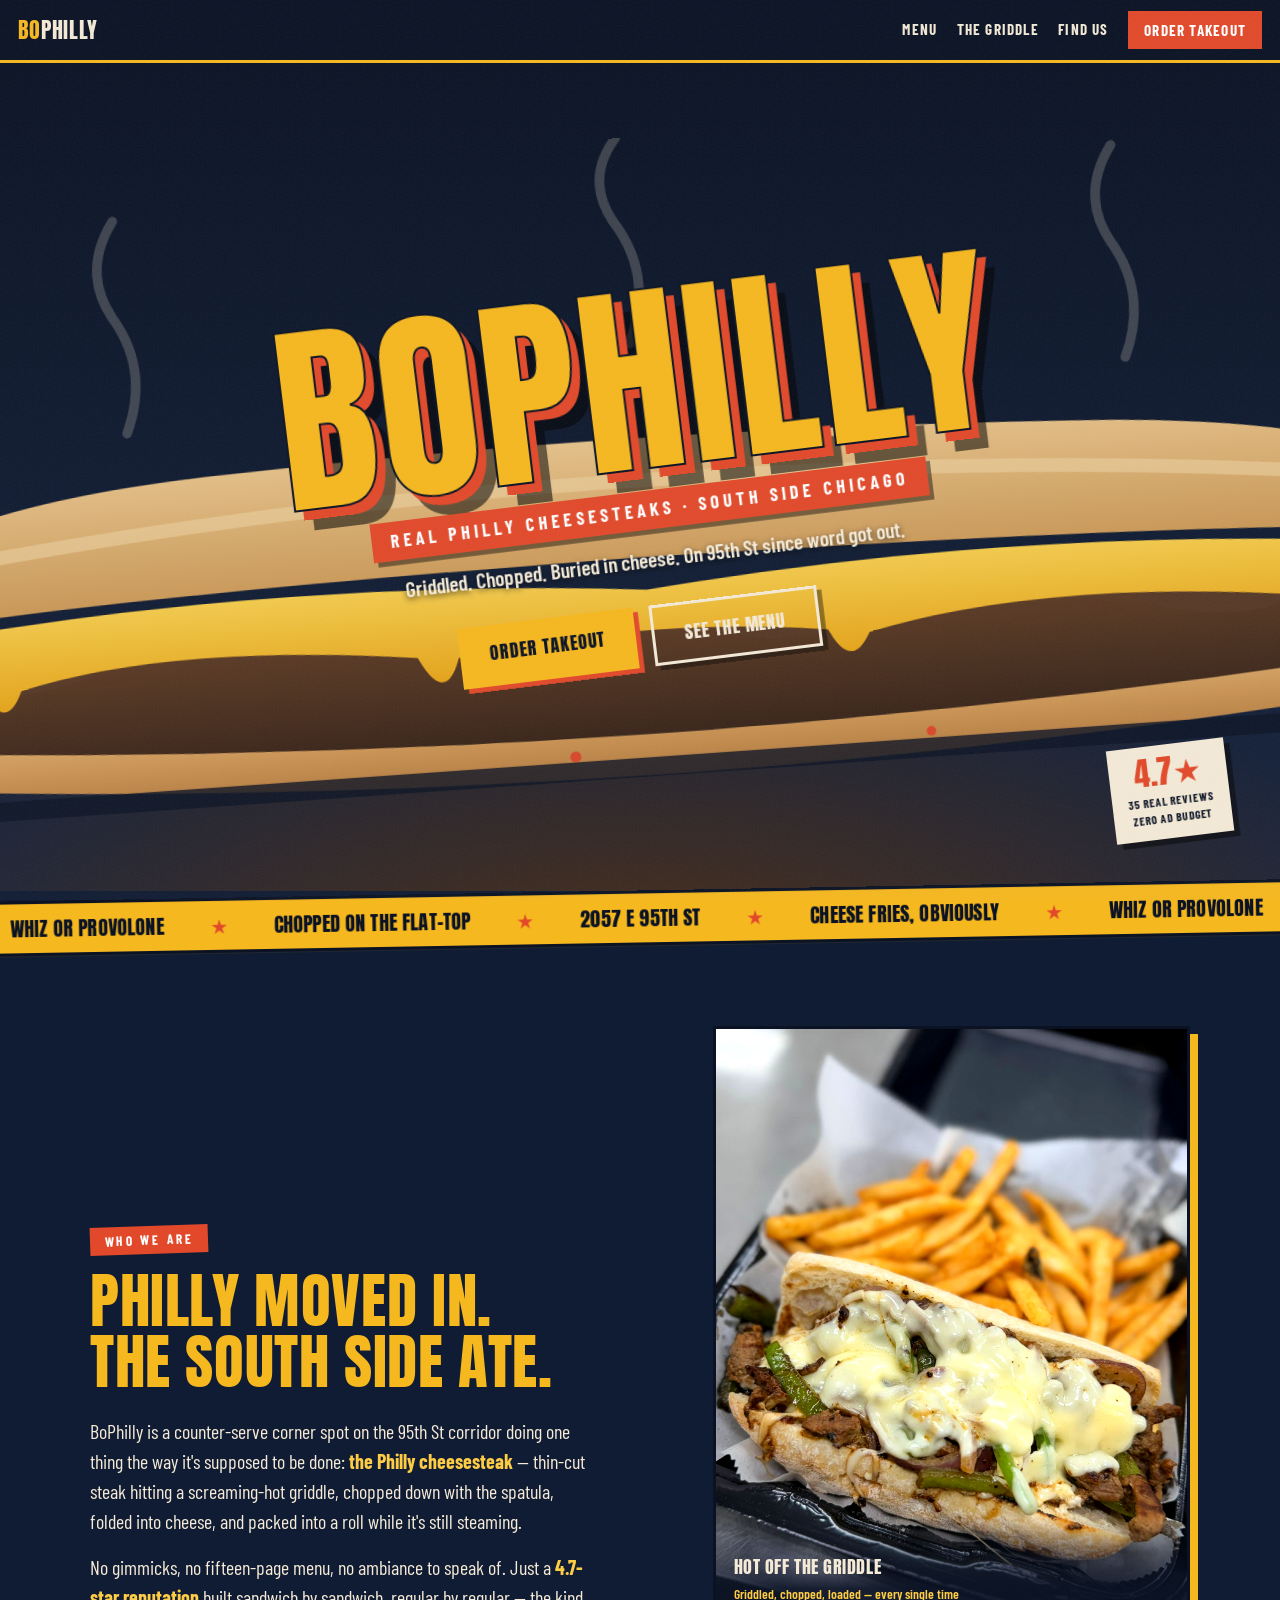
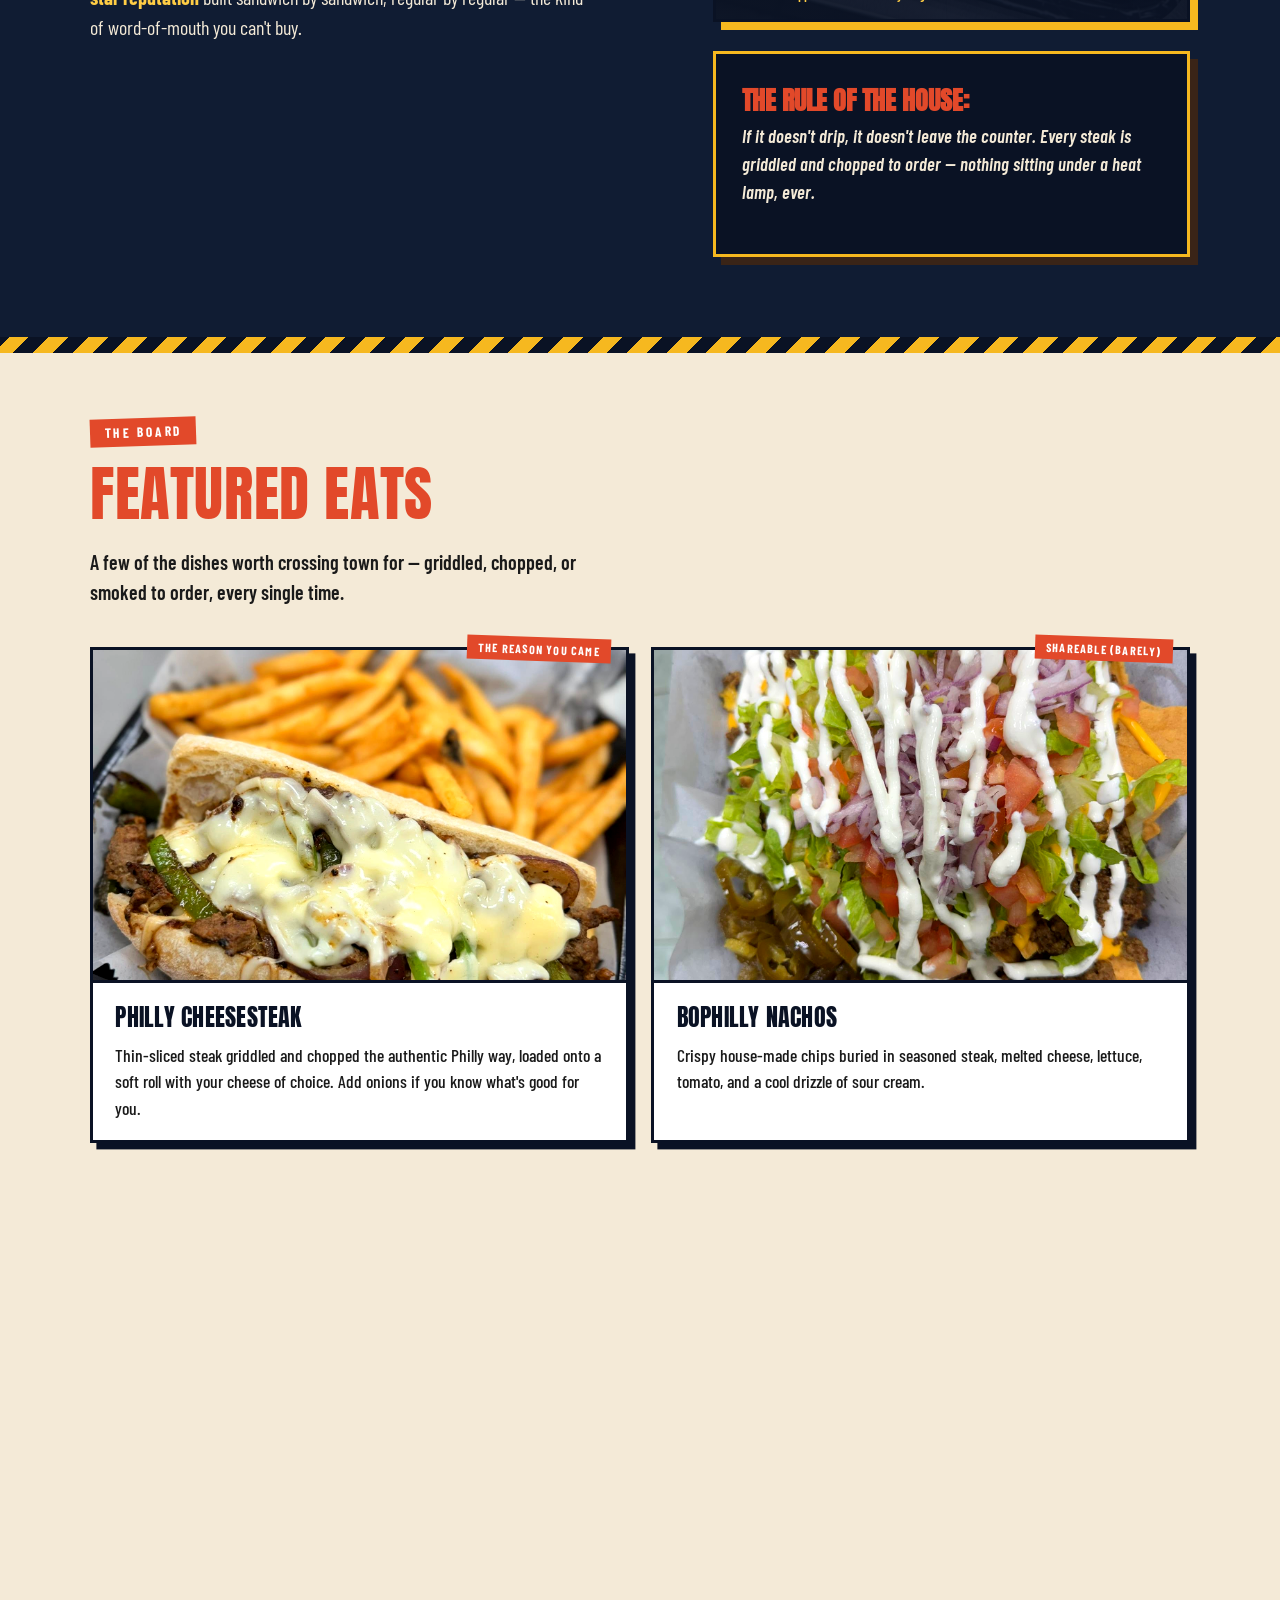
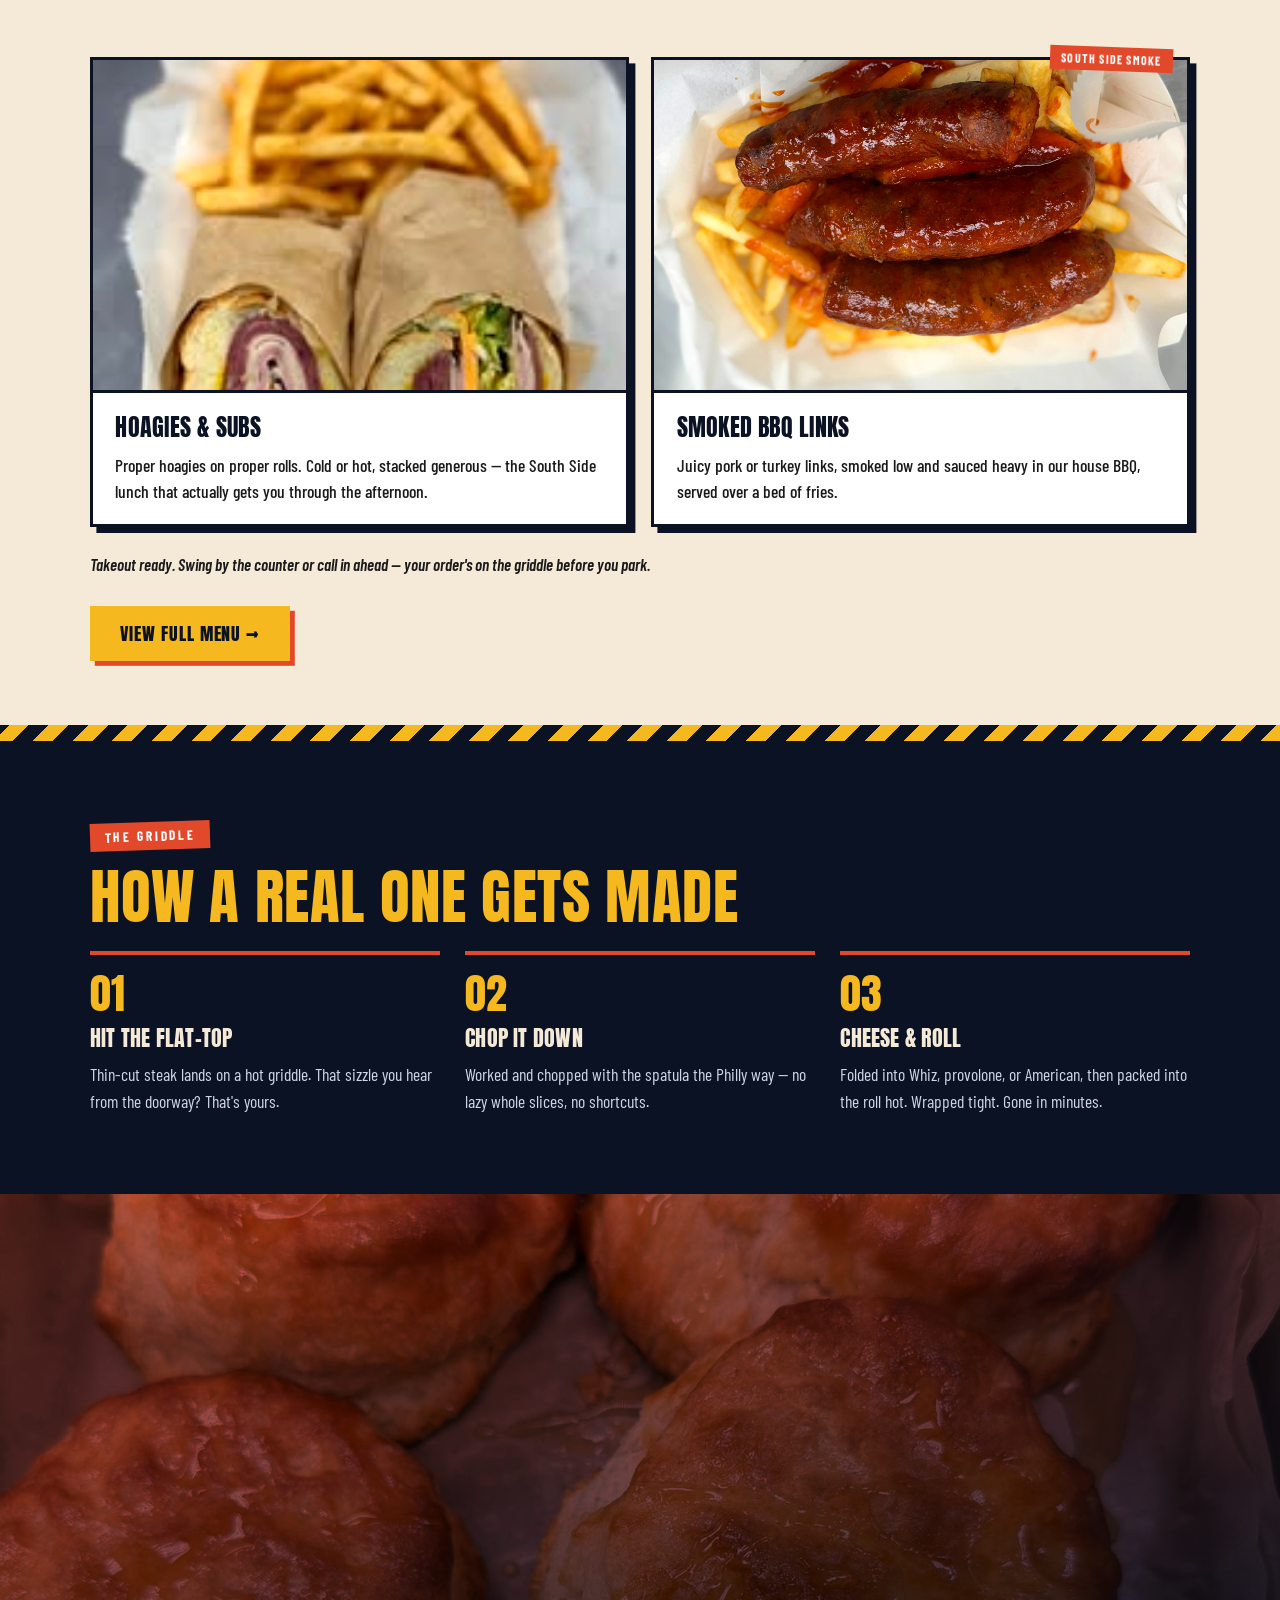
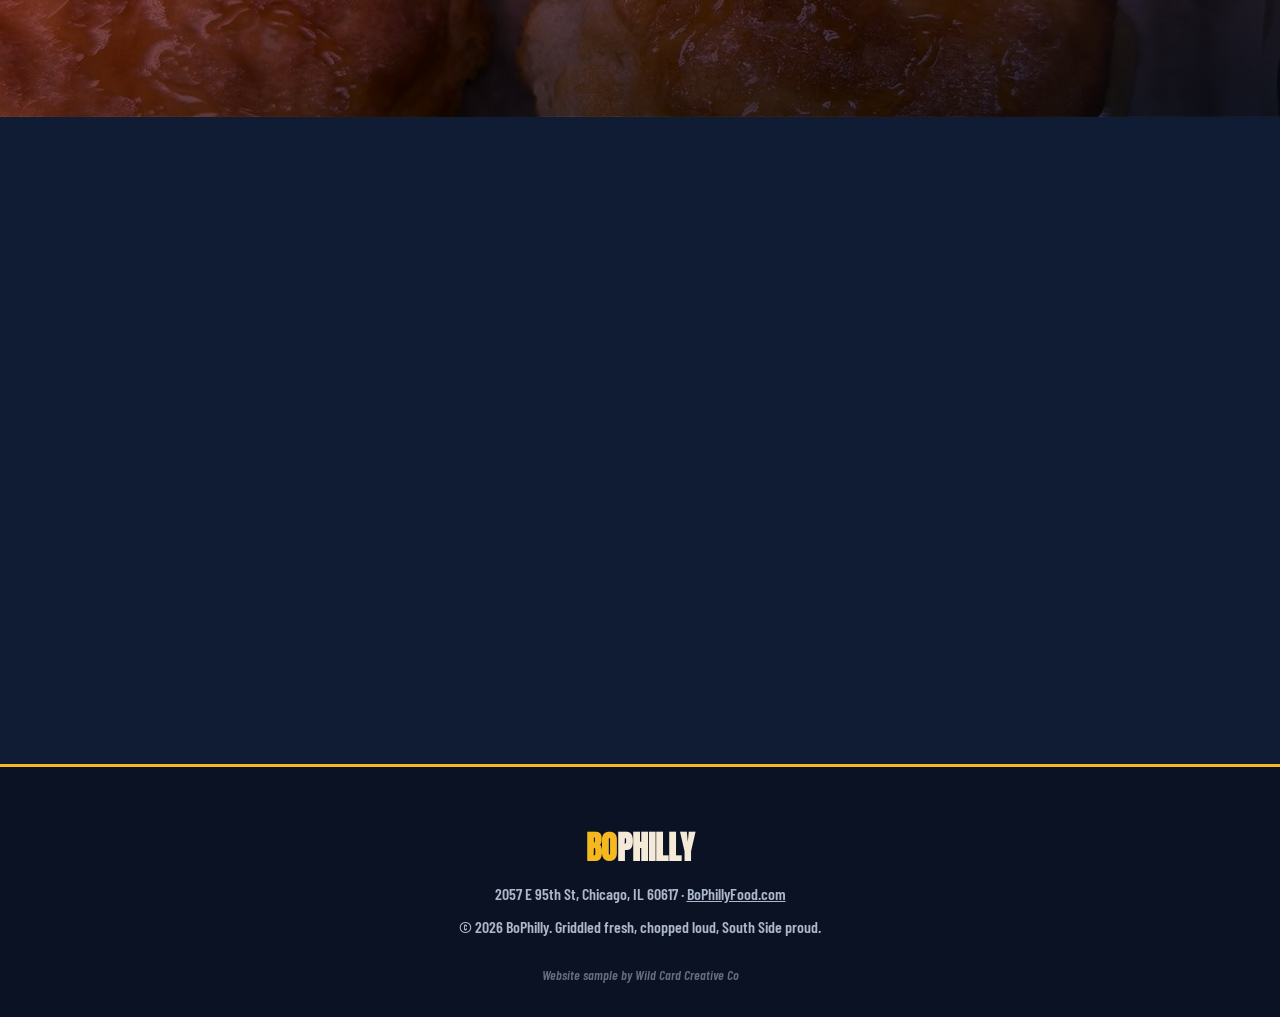
==== commit 683cba10: "Add noindex (X-Robots-Tag, robots meta, robots.txt) Co-authored-by: wildcardco <wildcardco@users.nor" ====
--- a/index.html
+++ b/index.html
@@ -3,6 +3,7 @@
 <head>
 <meta charset="UTF-8">
 <meta name="viewport" content="width=device-width, initial-scale=1">
+<meta name="robots" content="noindex, nofollow">
 <title>BoPhilly — Philly Cheesesteaks on Chicago's South Side | 95th St</title>
 <meta name="description" content="BoPhilly serves real griddled, chopped Philly cheesesteaks at 2057 E 95th St on Chicago's South Side. Whiz, provolone, or American. Takeout ready.">
 <link href="https://fonts.googleapis.com/css2?family=Anton&family=Barlow+Condensed:ital,wght@0,500;0,600;0,700;1,600&display=swap" rel="stylesheet">
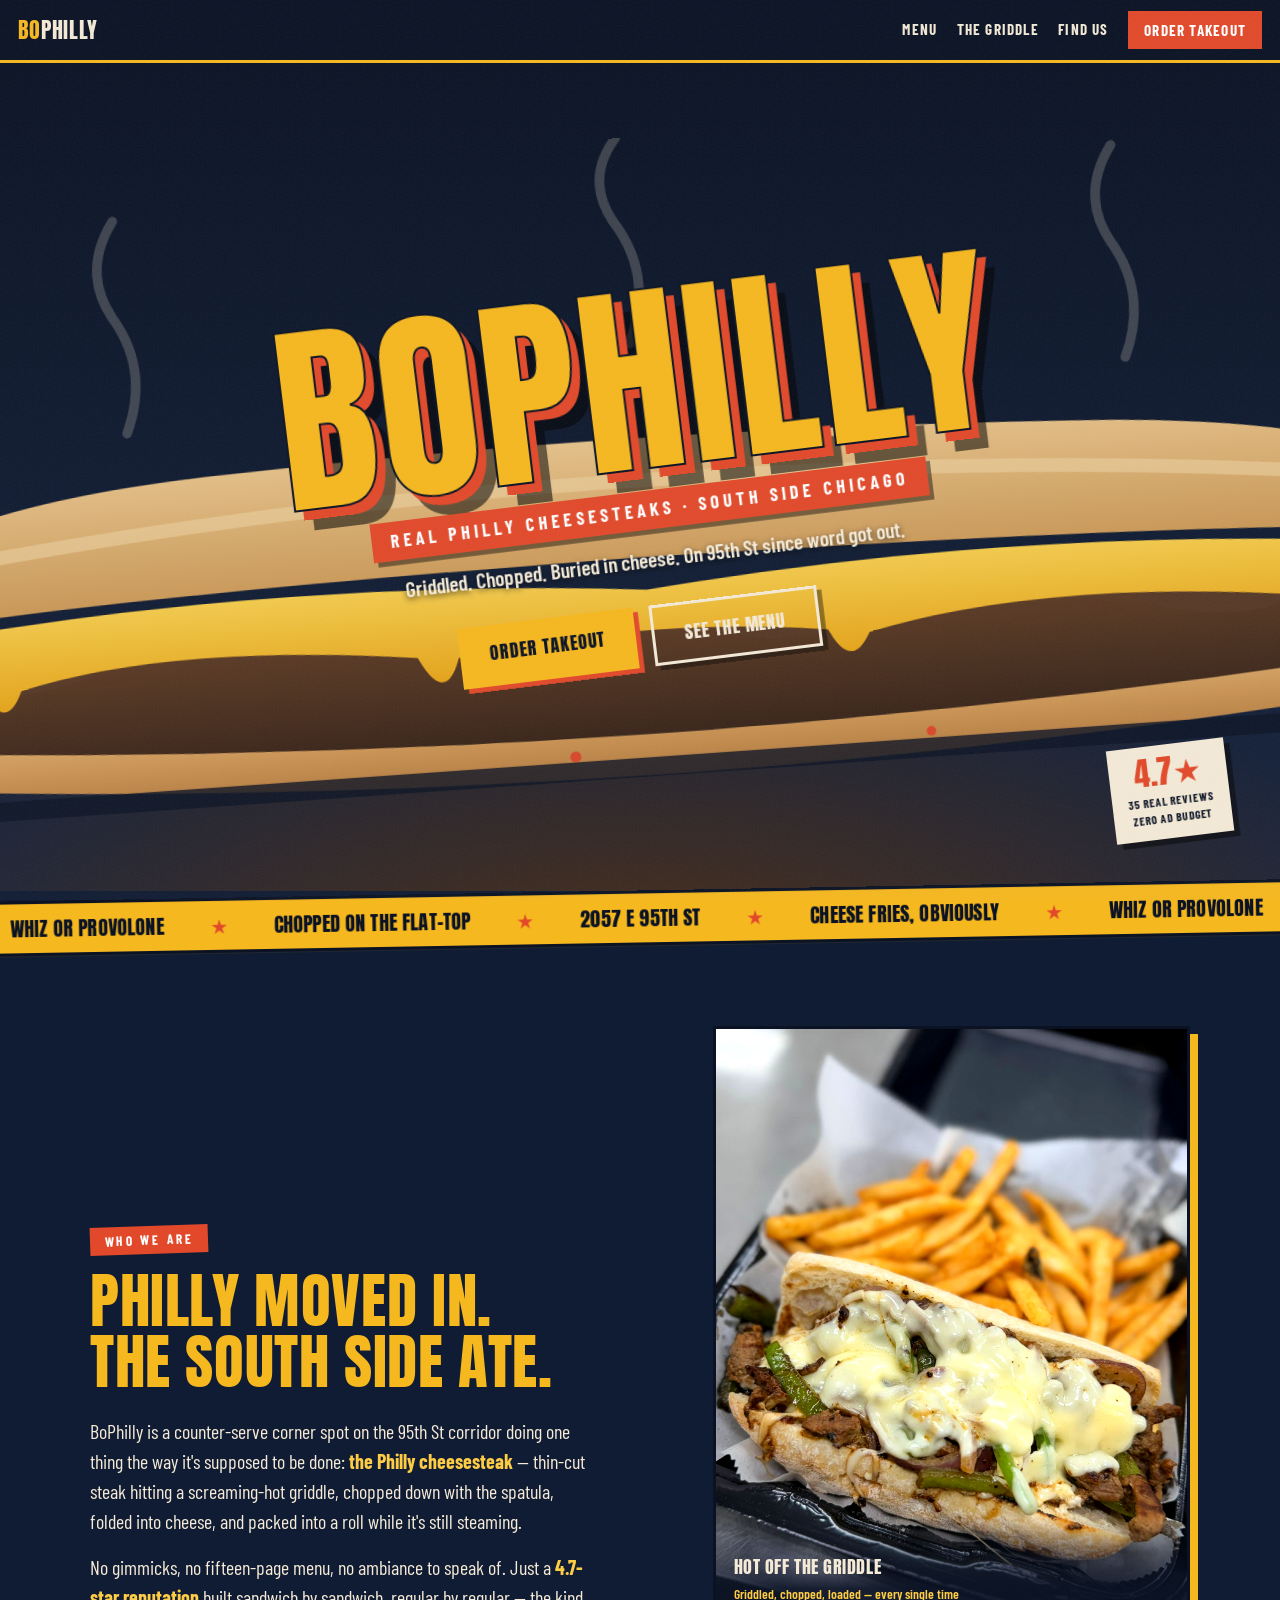
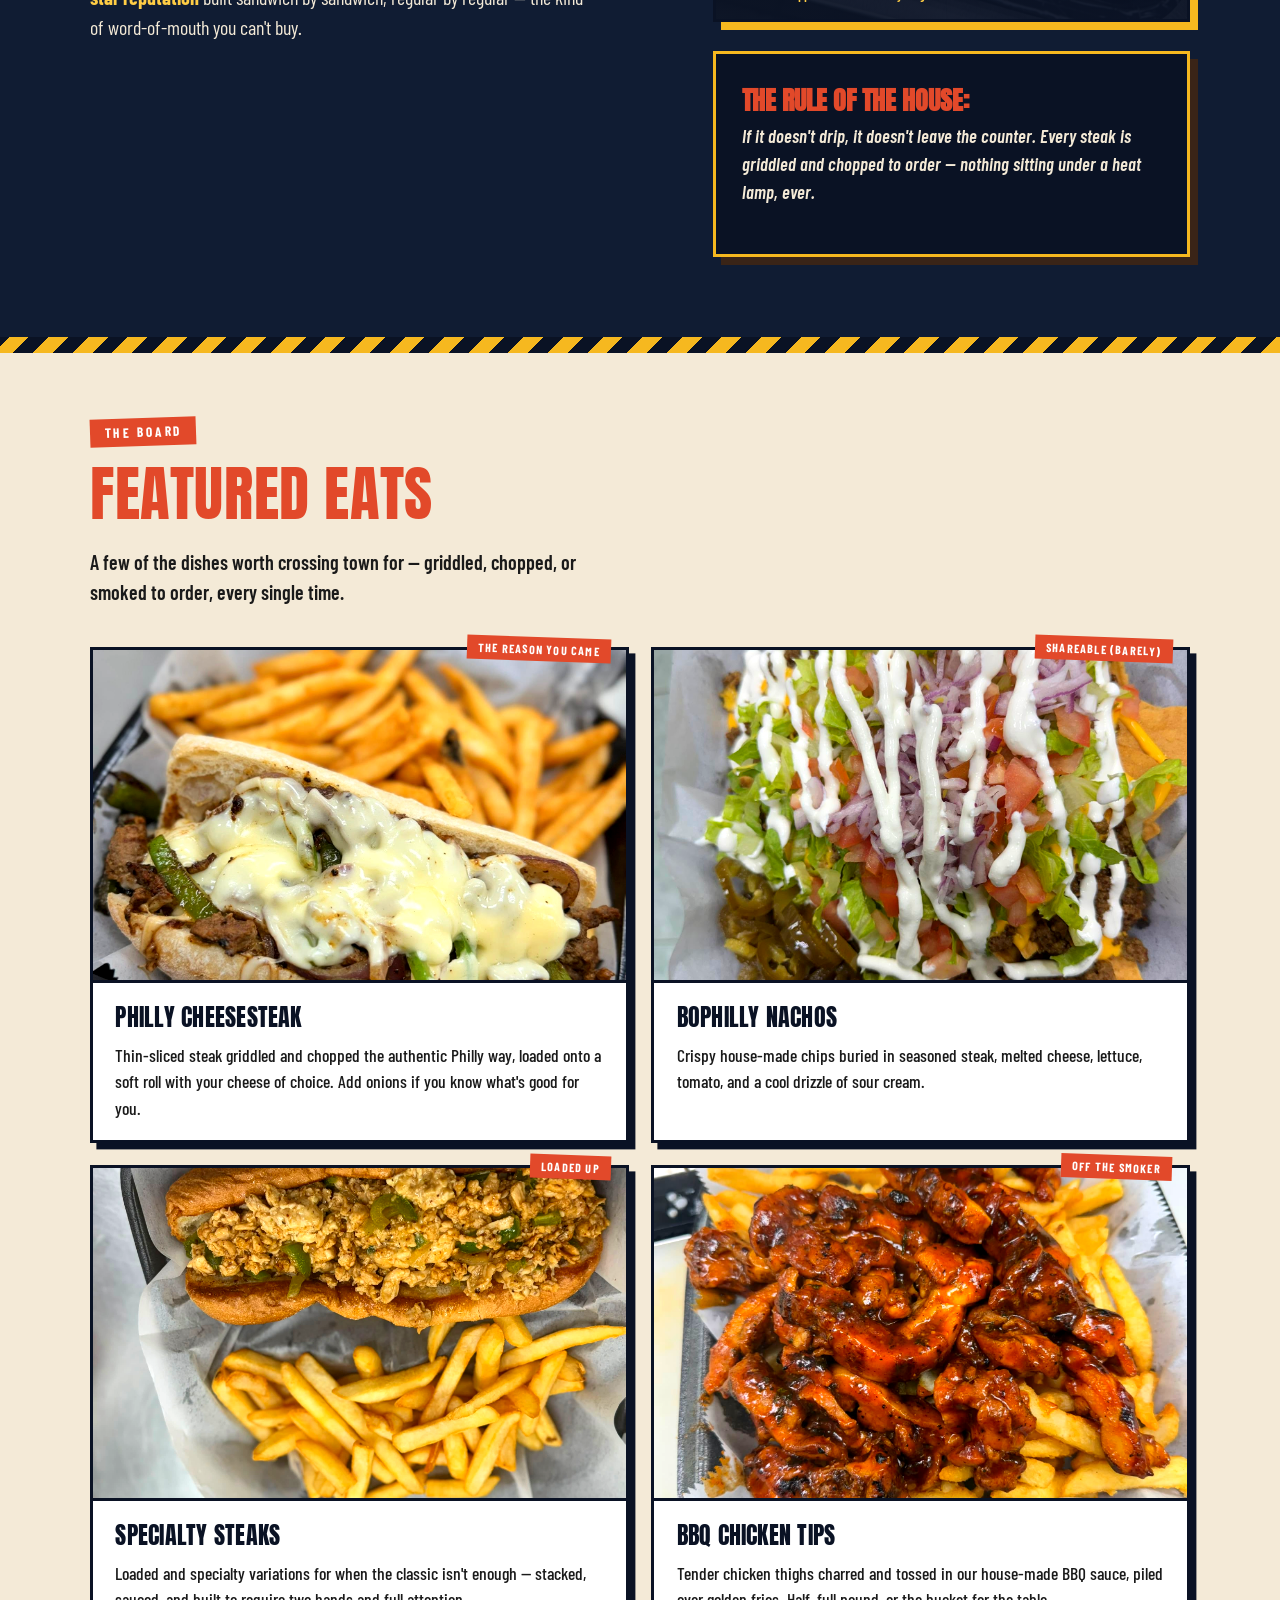
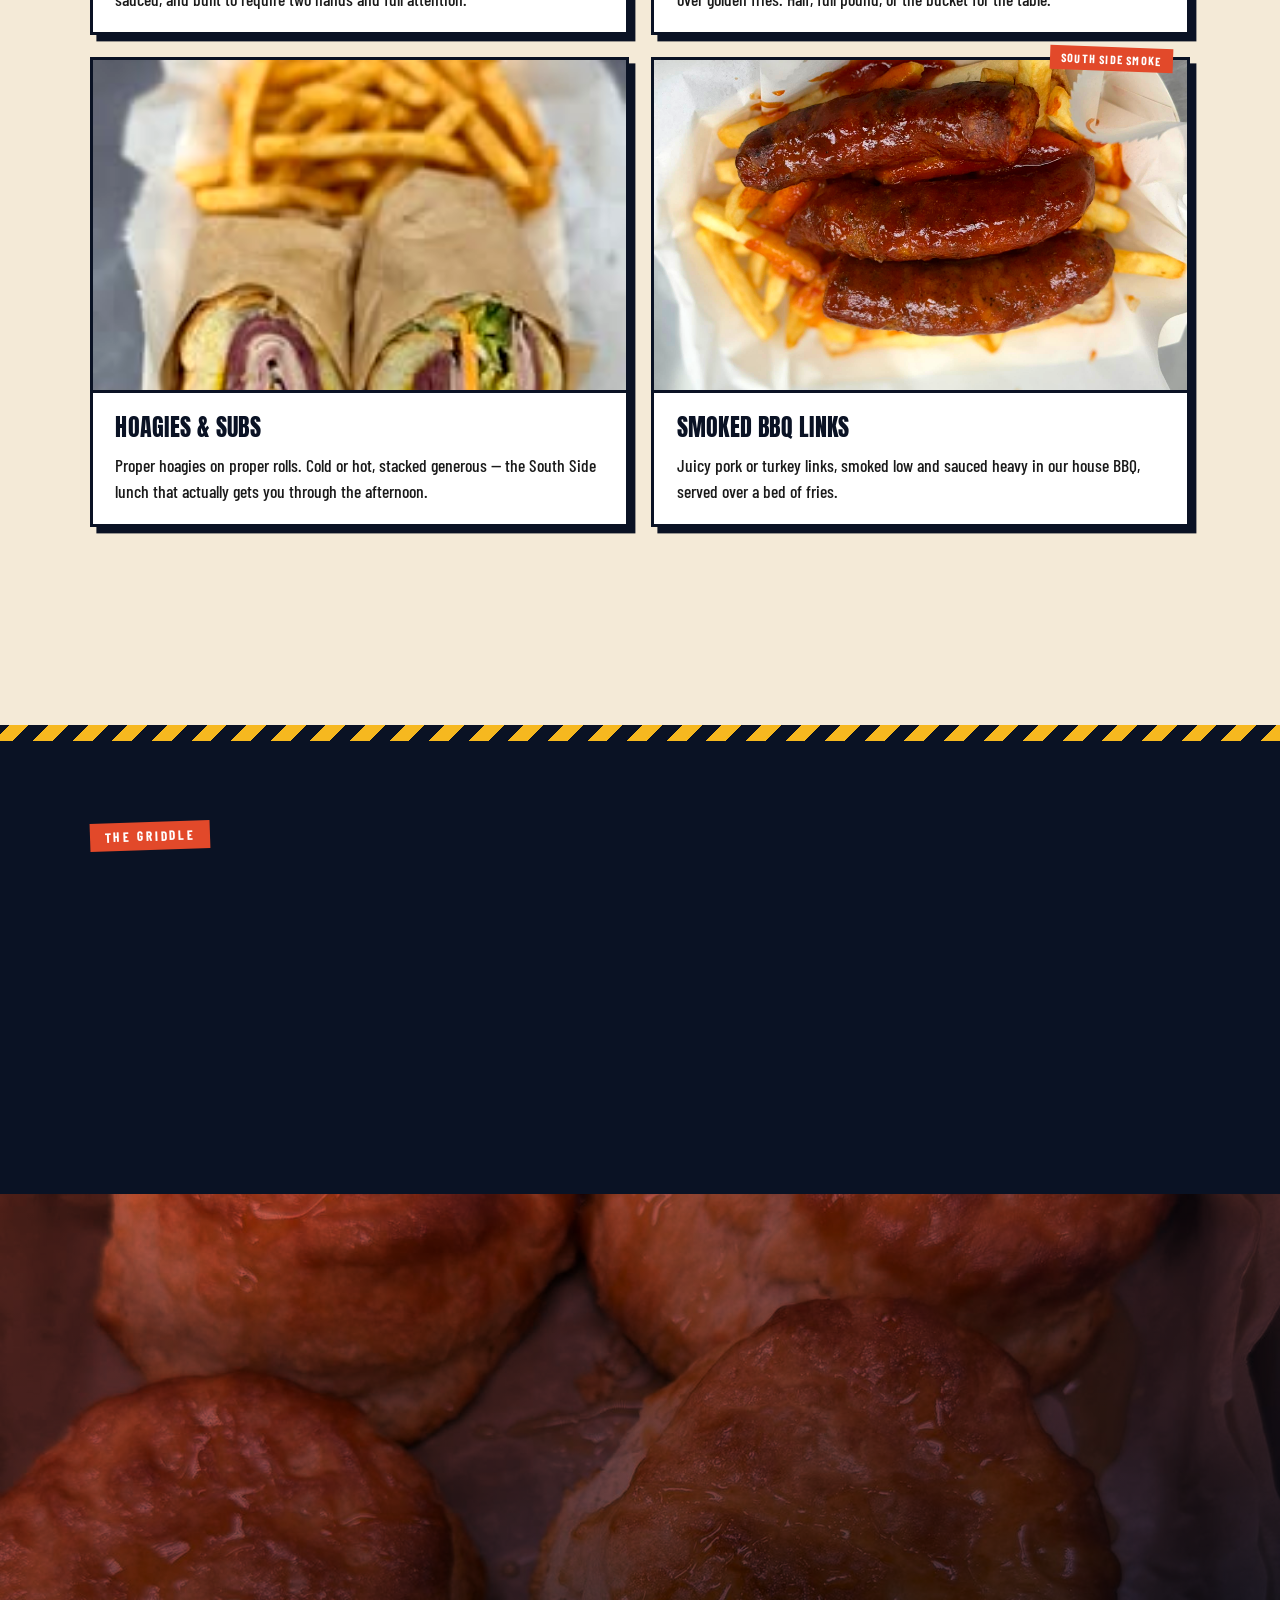
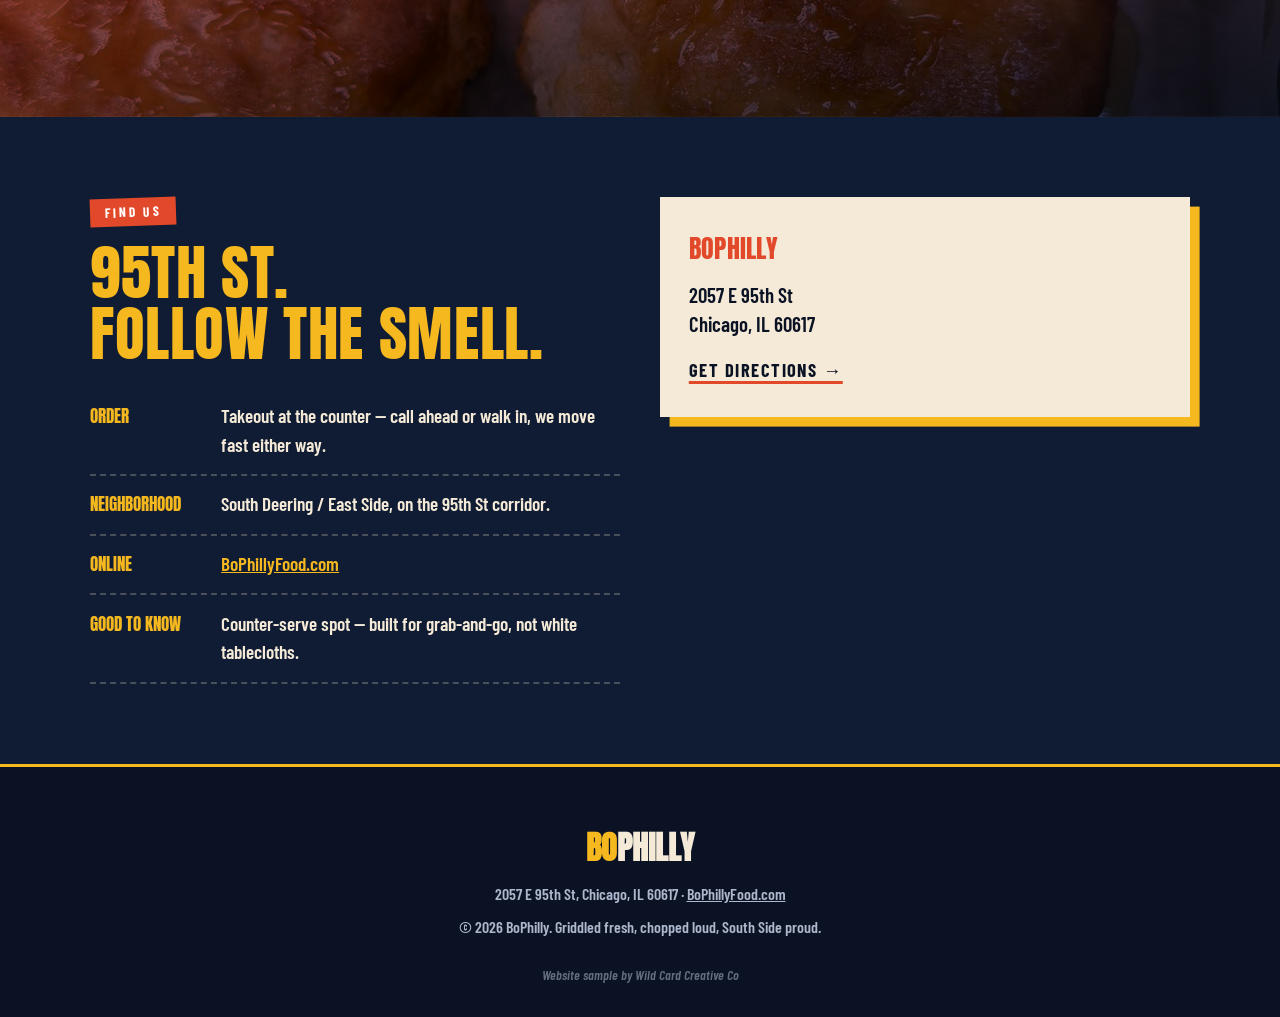
==== commit 40e98227: "Fix noindex: allow crawling, single robots meta, X-Robots-Tag header" ====
--- a/index.html
+++ b/index.html
@@ -1,9 +1,9 @@
 ﻿<!DOCTYPE html>
 <html lang="en">
-<head>
+<head><meta name="robots" content="noindex, nofollow">
 <meta charset="UTF-8">
 <meta name="viewport" content="width=device-width, initial-scale=1">
-<meta name="robots" content="noindex, nofollow">
+
 <title>BoPhilly — Philly Cheesesteaks on Chicago's South Side | 95th St</title>
 <meta name="description" content="BoPhilly serves real griddled, chopped Philly cheesesteaks at 2057 E 95th St on Chicago's South Side. Whiz, provolone, or American. Takeout ready.">
 <link href="https://fonts.googleapis.com/css2?family=Anton&family=Barlow+Condensed:ital,wght@0,500;0,600;0,700;1,600&display=swap" rel="stylesheet">
